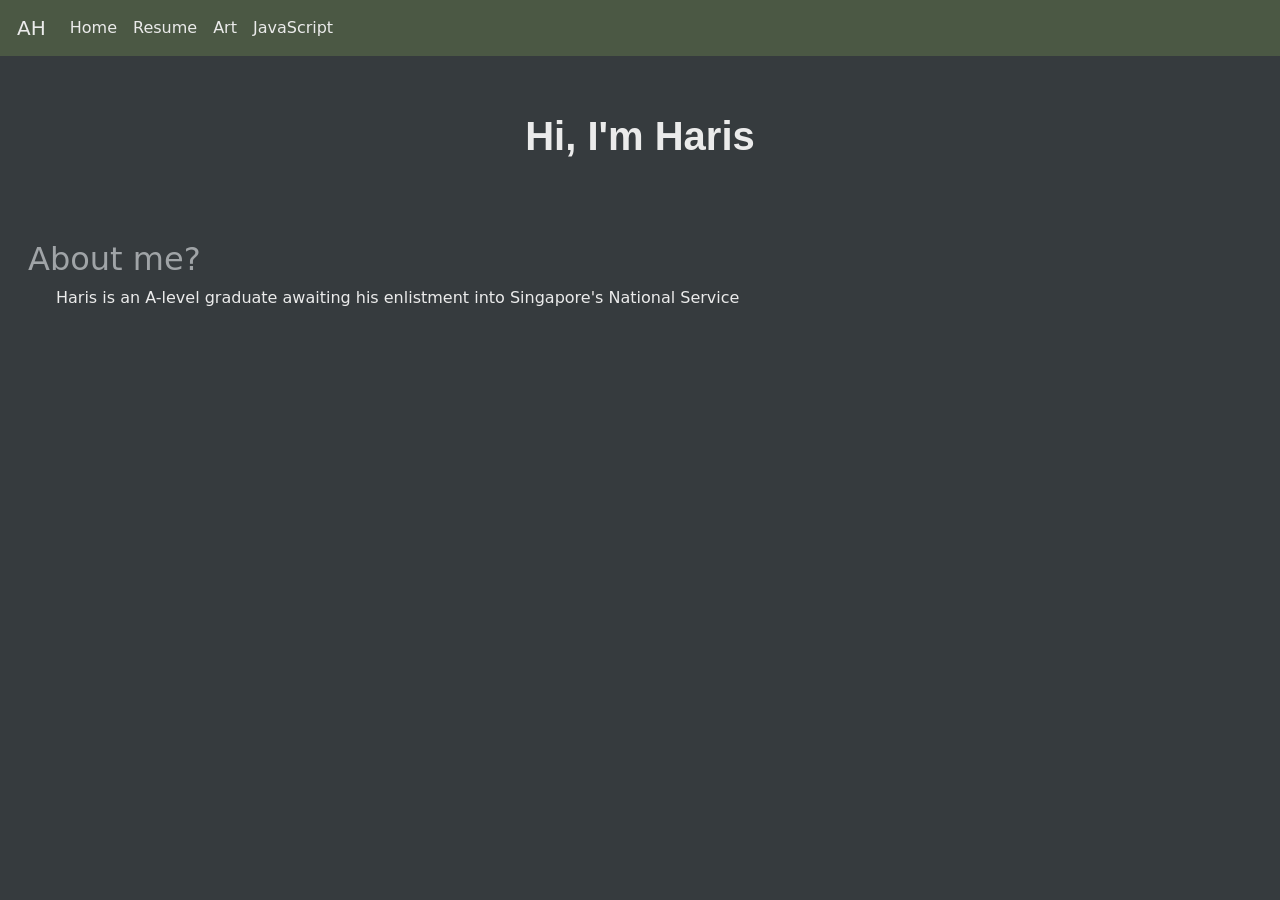
==== index.html @ 9d0b5048 "Initial commit" ====
<!DOCTYPE html>

<html lang="en">
    <head>
        <meta charset="utf-8">
        <meta name="viewport" content="width=device-width, initial-scale=1">

        <link href="https://fonts.cdnfonts.com/css/typographica" rel="stylesheet">
        <style>@import url('https://fonts.cdnfonts.com/css/typographica');</style>
        <link href="https://cdn.jsdelivr.net/npm/bootstrap@5.3.8/dist/css/bootstrap.min.css" rel="stylesheet" integrity="sha384-sRIl4kxILFvY47J16cr9ZwB07vP4J8+LH7qKQnuqkuIAvNWLzeN8tE5YBujZqJLB" crossorigin="anonymous">
        <script src="https://cdn.jsdelivr.net/npm/bootstrap@5.3.8/dist/js/bootstrap.bundle.min.js" integrity="sha384-FKyoEForCGlyvwx9Hj09JcYn3nv7wiPVlz7YYwJrWVcXK/BmnVDxM+D2scQbITxI" crossorigin="anonymous"></script>
        <link href="styles.css" rel="stylesheet">
        <title>Home?</title>
    </head>
    <body>

        <nav class="navbar navbar-expand-sm fixed" id="navbar">
            <div class="container-fluid">

                <a class="navbar-brand" href="#">AH</a>

                <button class="navbar-toggler" type="button" data-bs-toggle="collapse" data-bs-target="#collapsible">
                    <span class="navbar-toggler-icon"></span>
                </button>

                <div class="collapse navbar-collapse" id="collapsible">
                    <ul class="navbar-nav">
                        <li class="nav-item">
                            <a class="nav-link" href="#">Home</a>
                        </li>
                        <!-- <li class="nav-item">
                            <a class="nav-link" href="#" disabled>Activities</a>
                        </li>
                        <li class="nav-item">
                            <a class="nav-link" href="#" disabled>Projects</a>
                        </li>
                        <li class="nav-item">
                            <a class="nav-link" href="#" disabled>Background</a>
                        </li> -->
                        <li class="nav-item">
                            <a class="nav-link" href="/homepage/resume.html">Resume</a>
                        </li>
                        <li class="nav-item">
                            <a class="nav-link" href="/homepage/art.html">Art</a>
                        </li>
                        <li class="nav-item">
                            <a class="nav-link" href="/homepage/jsplayground.html">JavaScript</a>
                        </li>
                    </ul>
                </div>

            </div>
        </nav>

        <div class="container-fluid" id="header">
            <div class="d-flex justify-content-center">
                <h1 class="h1"><strong>Hi, I'm Haris</strong></h1>
            </div>
        </div>

        <div class="container-fluid mx-3 pt-3" id="intro">
            <h2>About me?</h2>
            <div class="container ms-3">
                <p>Haris is an A-level graduate awaiting his enlistment into Singapore's National Service</p>
            </div>
        </div>

        <!-- <div class="container mx-3 pt-3" id="activities">
            <h2>Activities</h2>
            <div class="card">
                <div class="card-header">Concert Band</div>

            </div>
        </div> -->

    </body>
</html>
---- styles.css ----
body {
    background-color: #363b3e;
}

#header {
    padding-top: 3.5rem;
    padding-bottom: 3.5rem;
    font-family: '', sans-serif;
    background-image: url("header.jpg");
    background-size: cover;
}

#header h1, p {
    color: #ebebeb;
}

h2 {
    color: #a0a4a7;
}

#navbar {
    padding-left: 5px;
    background-color: #4b5844;
}

.nav-link, .navbar-brand {
    color: #ebebeb;
}

#img1, #img2, #img3, #img4 {
    width: 400px;
    hight: 400px;
    border: 1px solid black;
}

#title {
    color: #ebebeb;
    text-align: center;
}

#buttons {
    width: 50%;
    margin-left: auto;
    margin-right: auto;
    text-align: center;
}
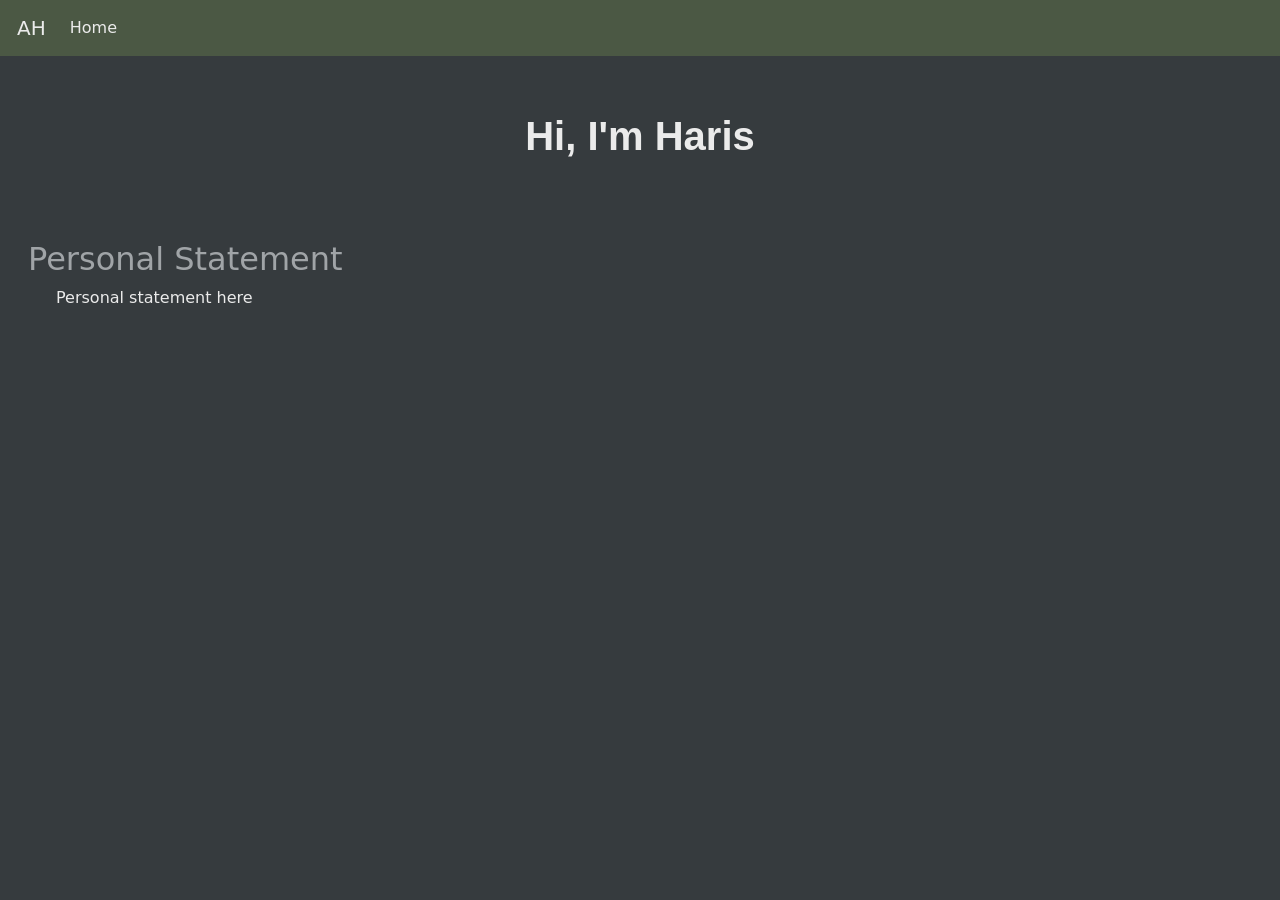
==== commit bc796bd3: "reduced redundant elements" ====
--- a/index.html
+++ b/index.html
@@ -37,7 +37,7 @@
                         <li class="nav-item">
                             <a class="nav-link" href="#" disabled>Background</a>
                         </li> -->
-                        <li class="nav-item">
+                        <!-- <li class="nav-item">
                             <a class="nav-link" href="/homepage/resume.html">Resume</a>
                         </li>
                         <li class="nav-item">
@@ -45,7 +45,7 @@
                         </li>
                         <li class="nav-item">
                             <a class="nav-link" href="/homepage/jsplayground.html">JavaScript</a>
-                        </li>
+                        </li> -->
                     </ul>
                 </div>
 
@@ -59,9 +59,9 @@
         </div>
 
         <div class="container-fluid mx-3 pt-3" id="intro">
-            <h2>About me?</h2>
+            <h2>Personal Statement</h2>
             <div class="container ms-3">
-                <p>Haris is an A-level graduate awaiting his enlistment into Singapore's National Service</p>
+                <p>Personal statement here</p>
             </div>
         </div>
 
--- a/styles.css
+++ b/styles.css
@@ -6,7 +6,7 @@
     padding-top: 3.5rem;
     padding-bottom: 3.5rem;
     font-family: '', sans-serif;
-    background-image: url("header.jpg");
+    background-image: url("/static/header.jpg");
     background-size: cover;
 }
 
@@ -29,7 +29,7 @@
 
 #img1, #img2, #img3, #img4 {
     width: 400px;
-    hight: 400px;
+    height: 400px;
     border: 1px solid black;
 }
 
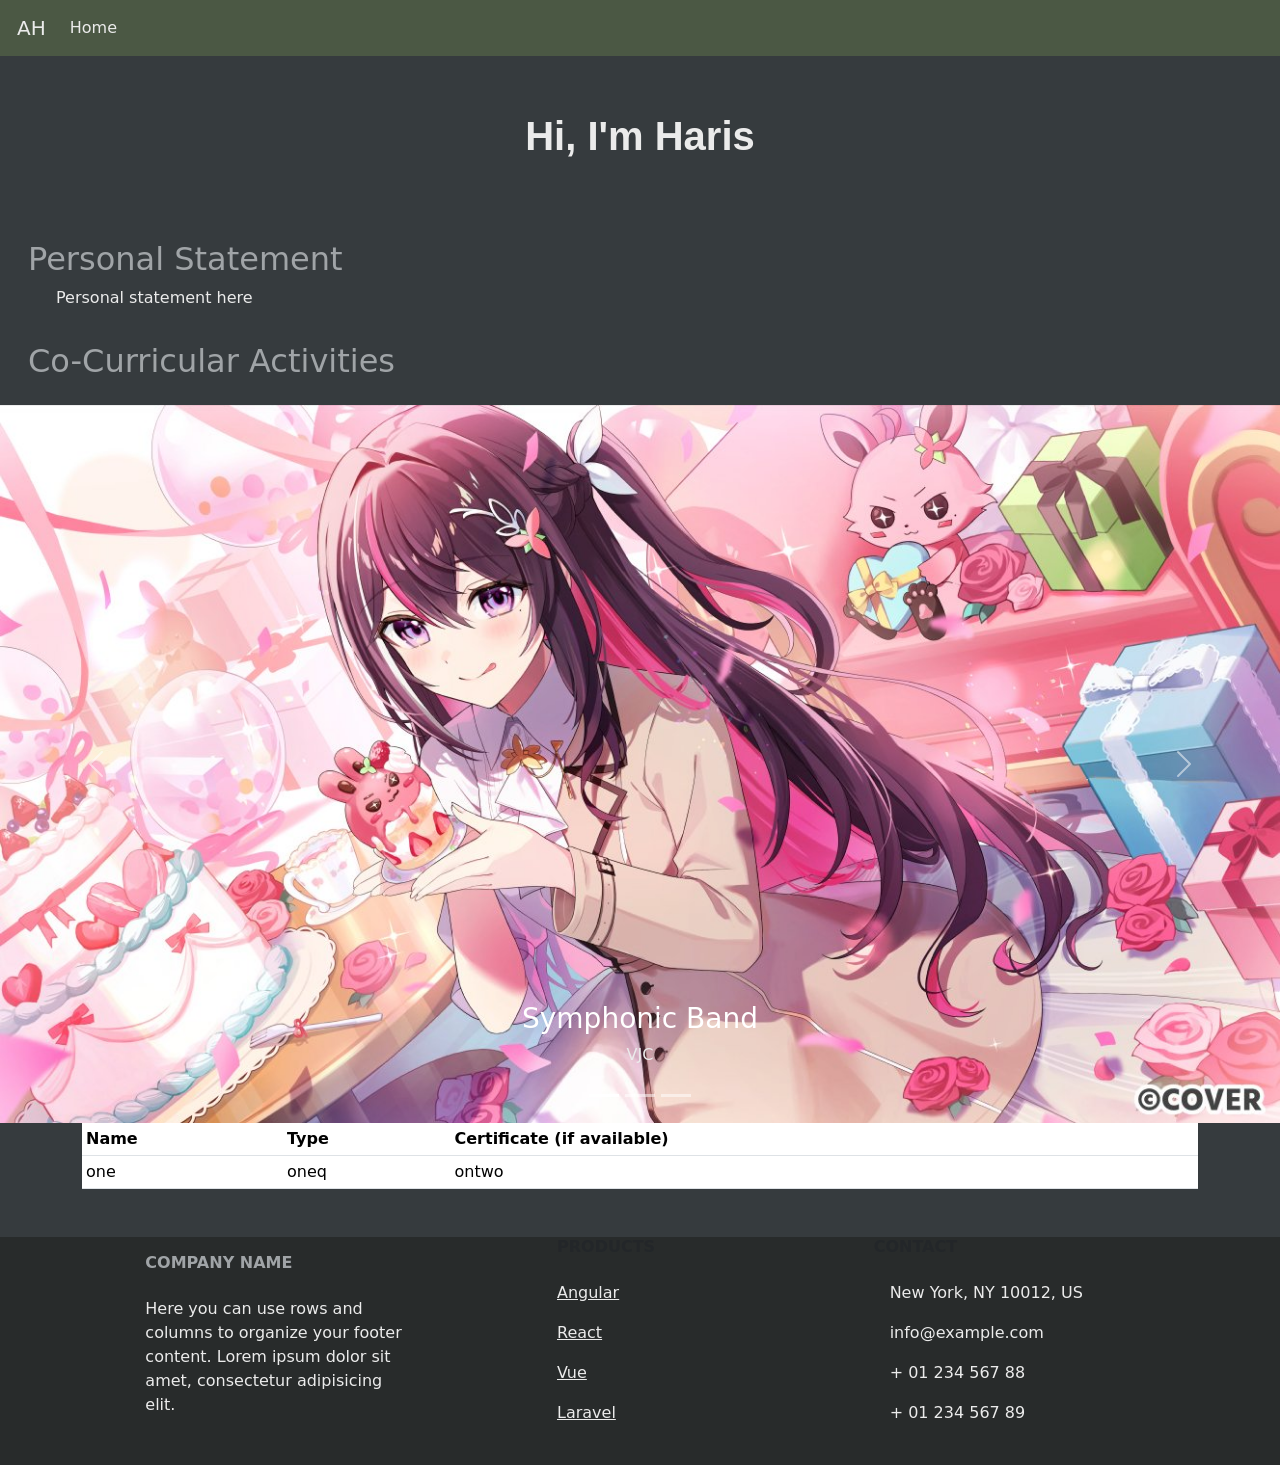
==== commit 54584a14: "content update #1 added placeholder footer, placeholder carousel for activities (tho idk if i want) " ====
--- a/index.html
+++ b/index.html
@@ -51,17 +51,19 @@
 
             </div>
         </nav>
-
-        <div class="container-fluid" id="header">
-            <div class="d-flex justify-content-center">
-                <h1 class="h1"><strong>Hi, I'm Haris</strong></h1>
-            </div>
-        </div>
-
-        <div class="container-fluid mx-3 pt-3" id="intro">
-            <h2>Personal Statement</h2>
-            <div class="container ms-3">
-                <p>Personal statement here</p>
+        
+        <div>
+            <div class="container-fluid" id="header">
+                <div class="d-flex justify-content-center">
+                    <h1 class="h1"><strong>Hi, I'm Haris</strong></h1>
+                </div>
+            </div>
+
+            <div class="container-fluid mx-3 pt-3" id="intro">
+                <h2>Personal Statement</h2>
+                <div class="container ms-3">
+                    <p>Personal statement here</p>
+                </div>
             </div>
         </div>
 
@@ -73,5 +75,136 @@
             </div>
         </div> -->
 
+        <div class="container-fluid mx-3 py-3">
+            <h2>Co-Curricular Activities</h2>
+        </div>
+
+        <!-- Carousel -->
+        <div id="demo" class="carousel slide" data-bs-ride="carousel">
+
+        <!-- Indicators/dots -->
+        <div class="carousel-indicators">
+            <button type="button" data-bs-target="#demo" data-bs-slide-to="0" class="active"></button>
+            <button type="button" data-bs-target="#demo" data-bs-slide-to="1"></button>
+            <button type="button" data-bs-target="#demo" data-bs-slide-to="2"></button>
+        </div>
+
+        <!-- The slideshow/carousel -->
+        <div class="carousel-inner">
+            <div class="carousel-item active">
+                <img src="static/test.jpg" alt="Los Angeles" class="d-block w-100">
+                <div class="carousel-caption">
+                    <h3>Symphonic Band</h3>
+                    <p>VJC</p>
+                </div>
+
+            </div>
+            <div class="carousel-item">
+            <img src="chicago.jpg" alt="Chicago" class="d-block w-100">
+            </div>
+            <div class="carousel-item">
+            <img src="ny.jpg" alt="New York" class="d-block w-100">
+            </div>
+        </div>
+
+        <!-- Left and right controls/icons -->
+        <button class="carousel-control-prev" type="button" data-bs-target="#demo" data-bs-slide="prev">
+            <span class="carousel-control-prev-icon"></span>
+        </button>
+        <button class="carousel-control-next" type="button" data-bs-target="#demo" data-bs-slide="next">
+            <span class="carousel-control-next-icon"></span>
+        </button>
+        </div>
+
+    <div class="container justify-content-center">
+    <table class="table table-sm" style="background-color: #363b3e;">
+        <thead>
+            <tr>
+                <th>Name</th>
+                <th>Type</th>
+                <th>Certificate (if available)</th>
+            </tr>
+        </thead>
+        <tbody>
+            <tr>
+                <td>one</td>
+                <td>oneq</td>
+                <td>ontwo</td>
+            </tr>
+
+        </tbody>
+    </table>
+    </div>
+
+<!-- Footer -->
+<footer class="text-center text-lg-start text-muted" style="background-color: rgb(40, 43, 43);">
+
+    <!-- Section: Links  -->
+    <section class="">
+        <div class="container text-center text-md-start mt-5">
+        <!-- Grid row -->
+        <div class="row mt-3">
+        <!-- Grid column -->
+        <div class="col-md-3 col-lg-4 col-xl-3 mx-auto mb-4 pt-3">
+                <!-- Content -->
+                <h6 class="text-uppercase fw-bold mb-4" style="color: #a0a4a7">
+                    Company name
+                </h6>
+          <p>
+            Here you can use rows and columns to organize your footer content. Lorem ipsum
+            dolor sit amet, consectetur adipisicing elit.
+          </p>
+        </div>
+        <!-- Grid column -->
+
+        <!-- Grid column -->
+        <div class="col-md-2 col-lg-2 col-xl-2 mx-auto mb-4">
+          <!-- Links -->
+          <h6 class="text-uppercase fw-bold mb-4">
+            Products
+          </h6>
+          <p>
+            <a href="#!" class="text-reset">Angular</a>
+          </p>
+          <p>
+            <a href="#!" class="text-reset">React</a>
+          </p>
+          <p>
+            <a href="#!" class="text-reset">Vue</a>
+          </p>
+          <p>
+            <a href="#!" class="text-reset">Laravel</a>
+          </p>
+        </div>
+        <!-- Grid column -->
+
+        <!-- Grid column -->
+        <div class="col-md-4 col-lg-3 col-xl-3 mx-auto mb-md-0 mb-4">
+          <!-- Links -->
+          <h6 class="text-uppercase fw-bold mb-4">Contact</h6>
+          <p><i class="fas fa-home me-3"></i> New York, NY 10012, US</p>
+          <p>
+            <i class="fas fa-envelope me-3"></i>
+            info@example.com
+          </p>
+          <p><i class="fas fa-phone me-3"></i> + 01 234 567 88</p>
+          <p><i class="fas fa-print me-3"></i> + 01 234 567 89</p>
+        </div>
+        <!-- Grid column -->
+      </div>
+      <!-- Grid row -->
+    </div>
+  </section>
+  <!-- Section: Links  -->
+
+  <!-- Copyright -->
+  <!-- <div class="text-center p-4" style="background-color: rgb(40, 43, 43); color:#a0a4a7">
+    © 2021 Copyright:
+    <a class="text-reset fw-bold" href="https://mdbootstrap.com/">MDBootstrap.com</a>
+  </div> -->
+  <!-- Copyright -->
+</footer>
+<!-- Footer -->
+        
     </body>
 </html>
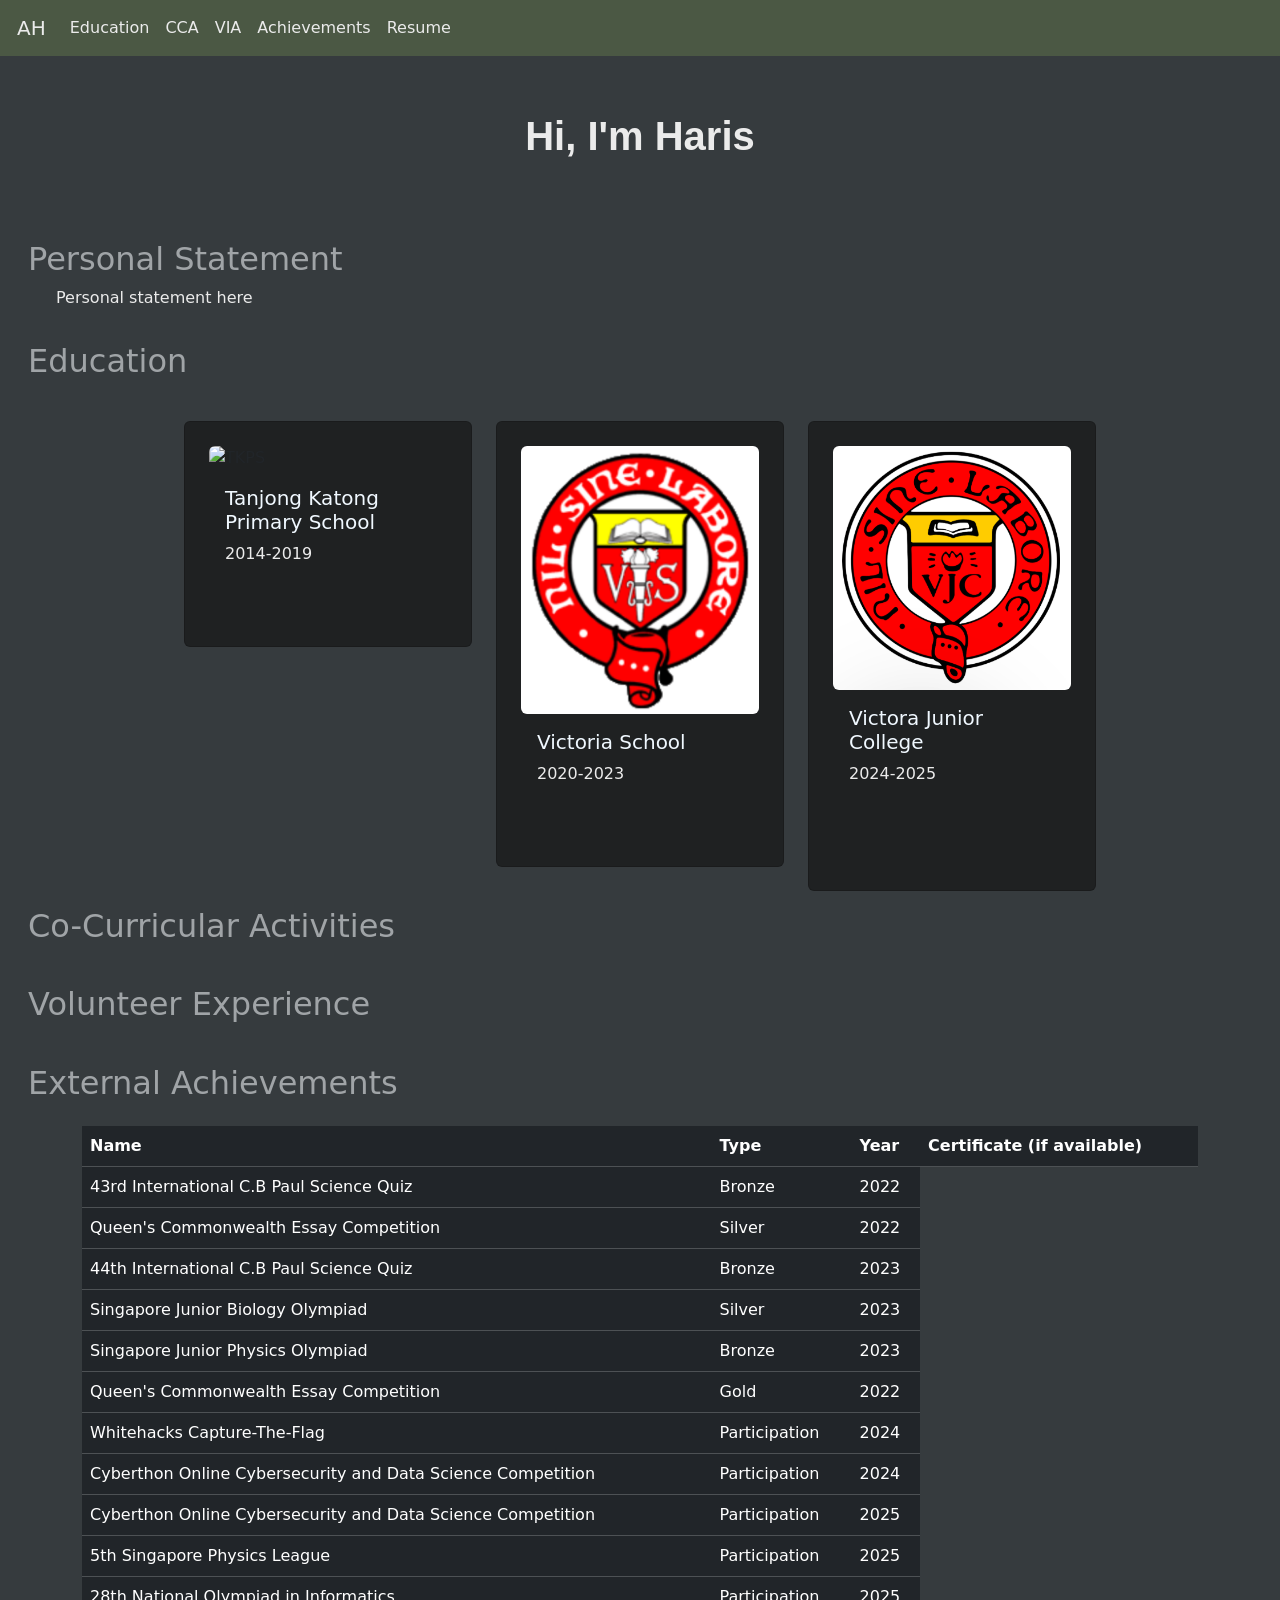
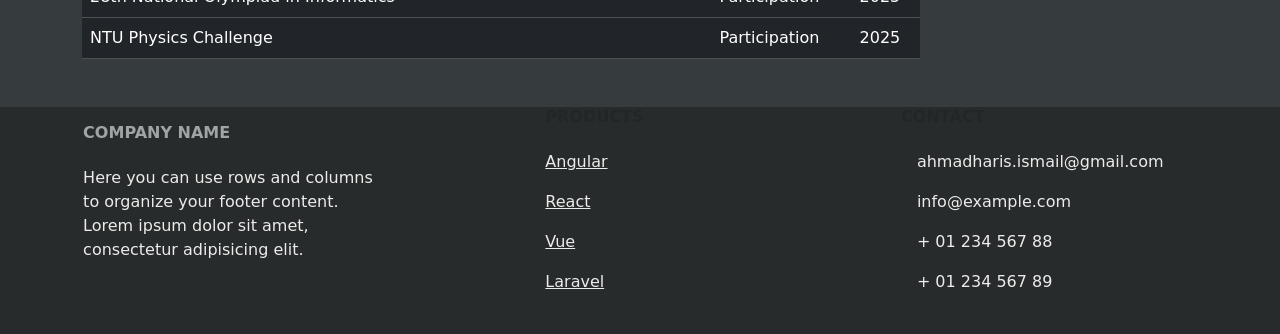
==== commit 802225d9: "content update #2 added more relevant stuffs. i think it will look shit on phone tho" ====
--- a/index.html
+++ b/index.html
@@ -14,6 +14,10 @@
     </head>
     <body>
 
+        <!-- <button type="button" class="btn btn-floating btn-lg" id="btn-back-to-top" style="color:aquamarine">
+            <i class="fas fa-arrow-up"></i>
+        <button> -->
+
         <nav class="navbar navbar-expand-sm fixed" id="navbar">
             <div class="container-fluid">
 
@@ -25,25 +29,25 @@
 
                 <div class="collapse navbar-collapse" id="collapsible">
                     <ul class="navbar-nav">
-                        <li class="nav-item">
+                        <!-- <li class="nav-item">
                             <a class="nav-link" href="#">Home</a>
+                        </li> -->
+                        <li class="nav-item">
+                            <a class="nav-link" href="#education">Education</a>
+                        </li>
+                        <li class="nav-item">
+                            <a class="nav-link" href="#cca">CCA </a>
+                        </li>
+                        <li class="nav-item">
+                            <a class="nav-link" href="#via">VIA</a>
+                        </li>
+                        <li class="nav-item">
+                            <a class="nav-link" href="#achievements">Achievements</a>
+                        </li>
+                        <li class="nav-item">
+                            <a class="nav-link" href="static\AhmadHaris-Ismail-Resume (4).pdf" target="_blank" rel="noopener noreferrer">Resume</a>
                         </li>
                         <!-- <li class="nav-item">
-                            <a class="nav-link" href="#" disabled>Activities</a>
-                        </li>
-                        <li class="nav-item">
-                            <a class="nav-link" href="#" disabled>Projects</a>
-                        </li>
-                        <li class="nav-item">
-                            <a class="nav-link" href="#" disabled>Background</a>
-                        </li> -->
-                        <!-- <li class="nav-item">
-                            <a class="nav-link" href="/homepage/resume.html">Resume</a>
-                        </li>
-                        <li class="nav-item">
-                            <a class="nav-link" href="/homepage/art.html">Art</a>
-                        </li>
-                        <li class="nav-item">
                             <a class="nav-link" href="/homepage/jsplayground.html">JavaScript</a>
                         </li> -->
                     </ul>
@@ -75,73 +79,145 @@
             </div>
         </div> -->
 
-        <div class="container-fluid mx-3 py-3">
+        
+
+        <div class="container-fluid mx-3 py-3 my-3" id="education">
+            <h2>Education</h2>
+        </div>
+
+        <div class="row mx-3 justify-content-center">
+
+            <div class="col-md-3 justify-content-center h-100">
+                <div class="card p-4 h-100" style="width: 18rem; background-color: #1f2122;">
+                    <img src="https://upload.wikimedia.org/wikipedia/en/e/ef/Tanjong_Katong_Primary_School%2C_logo.JPG" class="card-img-top rounded" alt="TKPS">
+                    <div class="card-body">
+                        <h5 class="card-title" style="color:aliceblue">Tanjong Katong Primary School</h5>
+                        <p class="card-text">2014-2019</p>
+                        <a href="https://www.tanjongkatongpri.moe.edu.sg/" class="btn stretched-link"></a>
+                    </div>
+                </div>
+            </div>
+
+            <div class="col-md-3 justify-content-center h-100">
+                <div class="card p-4 h-100" style="width: 18rem; background-color: #1f2122;">
+                    <img src="static/VS.png" class="card-img-top rounded" alt="VS">
+                    <div class="card-body">
+                        <h5 class="card-title" style="color:aliceblue">Victoria School</h5>
+                        <p class="card-text">2020-2023</p>
+                        <a href="https://www.victoria.moe.edu.sg/" class="btn stretched-link"></a>
+                    </div>
+                </div>
+            </div>
+
+            <div class="col-md-3 justify-content-center h-100">
+                <div class="card p-4 h-100" style="width: 18rem; background-color: #1f2122;">
+                    <img src="static/VJC.png" class="card-img-top rounded" alt="VJC">
+                    <div class="card-body">
+                        <h5 class="card-title" style="color:aliceblue">Victora Junior College</h5>
+                        <p class="card-text">2024-2025</p>
+                        <br>
+                        <a href="https://www.victoriajc.moe.edu.sg/" class="btn stretched-link"></a>
+                    </div>
+                </div>
+            </div>
+
+        </div>
+
+        <div class="container-fluid mx-3 py-3" id="cca">
             <h2>Co-Curricular Activities</h2>
         </div>
 
-        <!-- Carousel -->
-        <div id="demo" class="carousel slide" data-bs-ride="carousel">
-
-        <!-- Indicators/dots -->
-        <div class="carousel-indicators">
-            <button type="button" data-bs-target="#demo" data-bs-slide-to="0" class="active"></button>
-            <button type="button" data-bs-target="#demo" data-bs-slide-to="1"></button>
-            <button type="button" data-bs-target="#demo" data-bs-slide-to="2"></button>
-        </div>
-
-        <!-- The slideshow/carousel -->
-        <div class="carousel-inner">
-            <div class="carousel-item active">
-                <img src="static/test.jpg" alt="Los Angeles" class="d-block w-100">
-                <div class="carousel-caption">
-                    <h3>Symphonic Band</h3>
-                    <p>VJC</p>
-                </div>
-
-            </div>
-            <div class="carousel-item">
-            <img src="chicago.jpg" alt="Chicago" class="d-block w-100">
-            </div>
-            <div class="carousel-item">
-            <img src="ny.jpg" alt="New York" class="d-block w-100">
-            </div>
-        </div>
-
-        <!-- Left and right controls/icons -->
-        <button class="carousel-control-prev" type="button" data-bs-target="#demo" data-bs-slide="prev">
-            <span class="carousel-control-prev-icon"></span>
-        </button>
-        <button class="carousel-control-next" type="button" data-bs-target="#demo" data-bs-slide="next">
-            <span class="carousel-control-next-icon"></span>
-        </button>
-        </div>
-
-    <div class="container justify-content-center">
-    <table class="table table-sm" style="background-color: #363b3e;">
-        <thead>
-            <tr>
-                <th>Name</th>
-                <th>Type</th>
-                <th>Certificate (if available)</th>
-            </tr>
-        </thead>
-        <tbody>
-            <tr>
-                <td>one</td>
-                <td>oneq</td>
-                <td>ontwo</td>
-            </tr>
-
-        </tbody>
-    </table>
-    </div>
+
+        <div class="container-fluid mx-3 py-3" id="via">
+            <h2>Volunteer Experience</h2>
+        </div>
+        
+
+        <div class="container-fluid mx-3 py-3" id="achievements">
+            <h2>External Achievements</h2>
+        </div>
+
+        <div class="container justify-content-center " style="background-color: #363b3e;">
+        <table class="table table-dark table-hover" >
+            <thead>
+                <tr>
+                    <th>Name</th>
+                    <th>Type</th>
+                    <th>Year</th>
+                    <th>Certificate (if available)</th>
+                </tr>
+            </thead>
+            <tbody>
+                <tr>
+                    <td>43rd International C.B Paul Science Quiz</td>
+                    <td>Bronze</td>
+                    <td>2022</td>
+                </tr>
+                <tr>
+                    <td>Queen's Commonwealth Essay Competition</td>
+                    <td>Silver</td>
+                    <td>2022</td>
+                </tr>
+                <tr>
+                    <td>44th International C.B Paul Science Quiz</td>
+                    <td>Bronze</td>
+                    <td>2023</td>
+                </tr>
+                <tr>
+                    <td>Singapore Junior Biology Olympiad</td>
+                    <td>Silver</td>
+                    <td>2023</td>
+                </tr>
+                <tr>
+                    <td>Singapore Junior Physics Olympiad</td>
+                    <td>Bronze</td>
+                    <td>2023</td>
+                </tr>
+                <tr>
+                    <td>Queen's Commonwealth Essay Competition</td>
+                    <td>Gold</td>
+                    <td>2022</td>
+                </tr>
+                <tr>
+                    <td>Whitehacks Capture-The-Flag</td>
+                    <td>Participation</td>
+                    <td>2024</td>
+                </tr>
+                <tr>
+                    <td>Cyberthon Online Cybersecurity and Data Science Competition</td>
+                    <td>Participation</td>
+                    <td>2024</td>
+                </tr>
+                <tr>
+                    <td>Cyberthon Online Cybersecurity and Data Science Competition</td>
+                    <td>Participation</td>
+                    <td>2025</td>
+                </tr>
+                <tr>
+                    <td>5th Singapore Physics League</td>
+                    <td>Participation</td>
+                    <td>2025</td>
+                </tr>
+                <tr>
+                    <td>28th National Olympiad in Informatics</td>
+                    <td>Participation</td>
+                    <td>2025</td>
+                </tr>
+                <tr>
+                    <td>NTU Physics Challenge</td>
+                    <td>Participation</td>
+                    <td>2025</td>
+                </tr>
+            </tbody>
+        </table>
+        </div>
 
 <!-- Footer -->
 <footer class="text-center text-lg-start text-muted" style="background-color: rgb(40, 43, 43);">
 
     <!-- Section: Links  -->
-    <section class="">
-        <div class="container text-center text-md-start mt-5">
+    <section class="container-fluid">
+        <div class="text-center text-md-start mt-5">
         <!-- Grid row -->
         <div class="row mt-3">
         <!-- Grid column -->
@@ -182,7 +258,7 @@
         <div class="col-md-4 col-lg-3 col-xl-3 mx-auto mb-md-0 mb-4">
           <!-- Links -->
           <h6 class="text-uppercase fw-bold mb-4">Contact</h6>
-          <p><i class="fas fa-home me-3"></i> New York, NY 10012, US</p>
+          <p><i class="fas fa-home me-3"></i> ahmadharis.ismail@gmail.com</p>
           <p>
             <i class="fas fa-envelope me-3"></i>
             info@example.com
--- a/styles.css
+++ b/styles.css
@@ -44,3 +44,15 @@
     margin-right: auto;
     text-align: center;
 }
+
+.card:hover {
+  border-color: #099823; /* Example: Bootstrap primary blue on hover */
+  background-color: #f8f9fa; /* Example: light background change */
+}
+
+/* #btn-back-to-top {
+  position: fixed;
+  bottom: 20px;
+  right: 20px;
+  display: none;
+} */
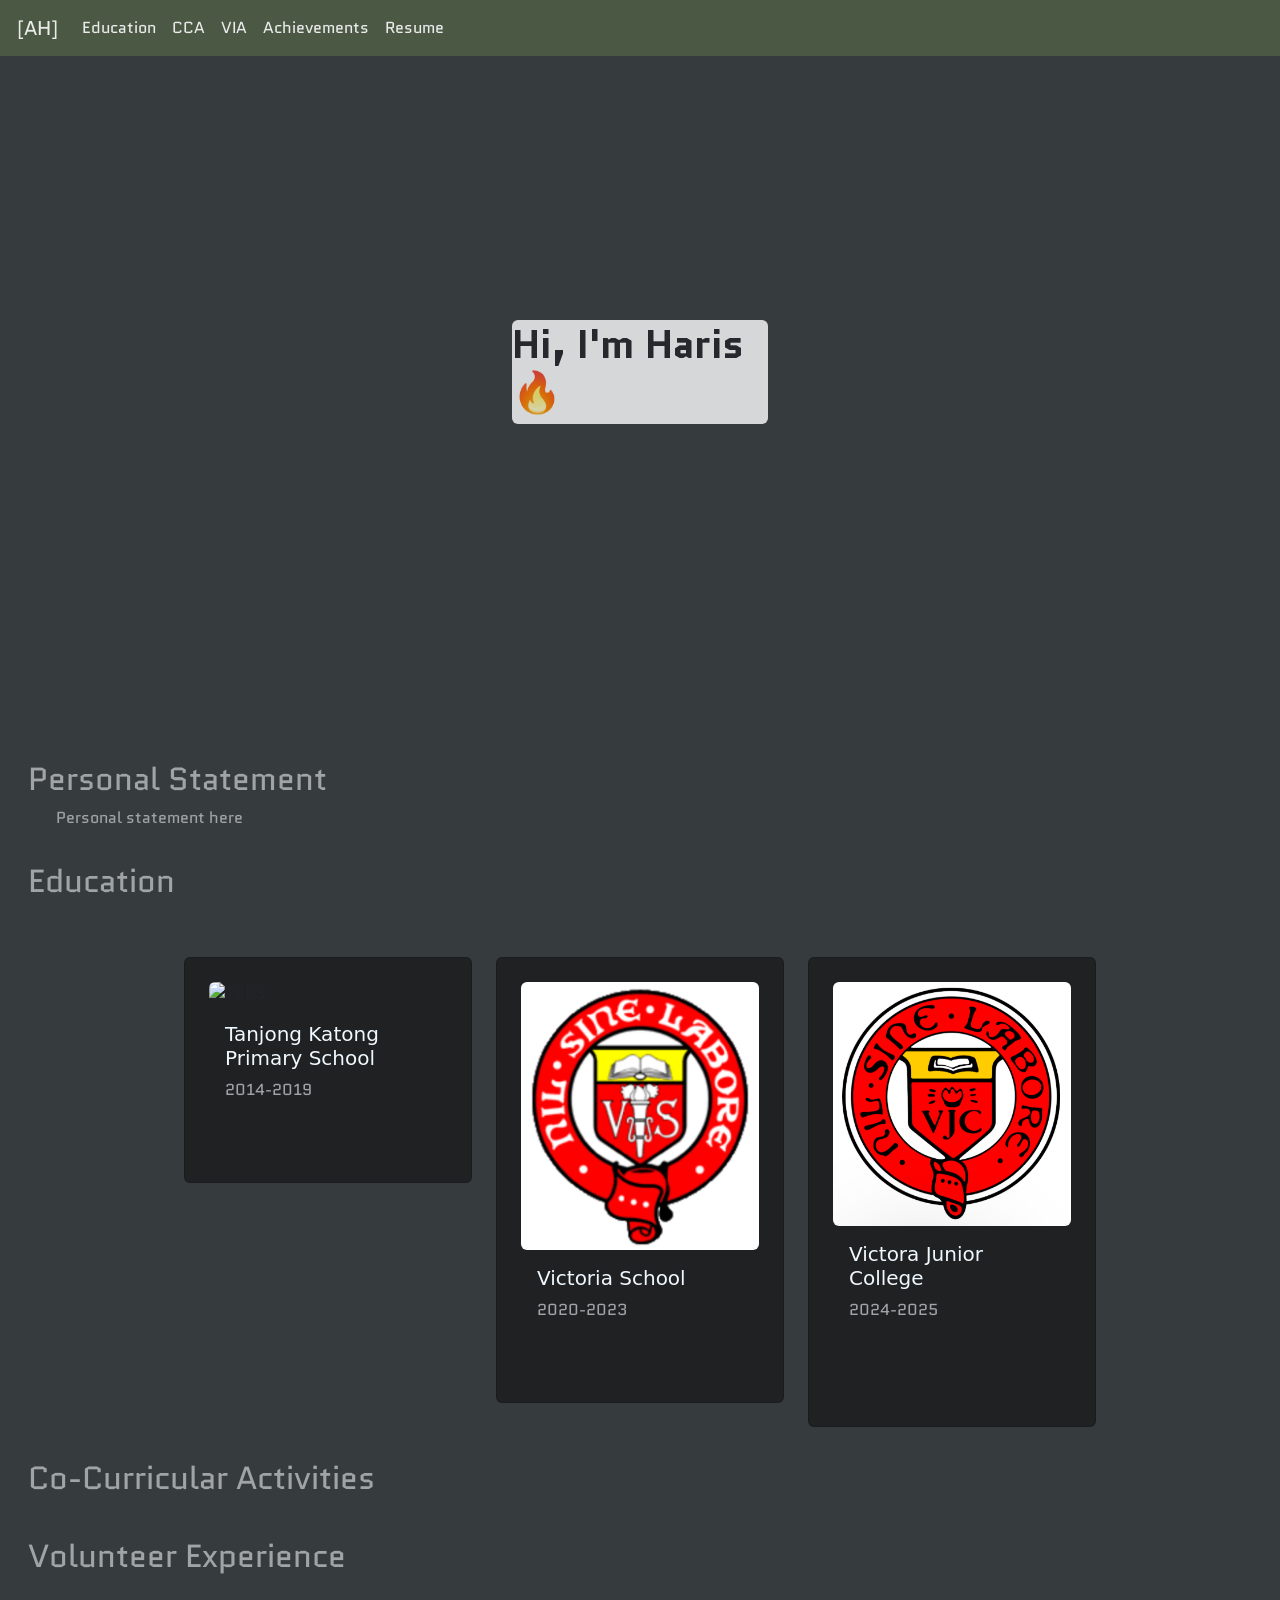
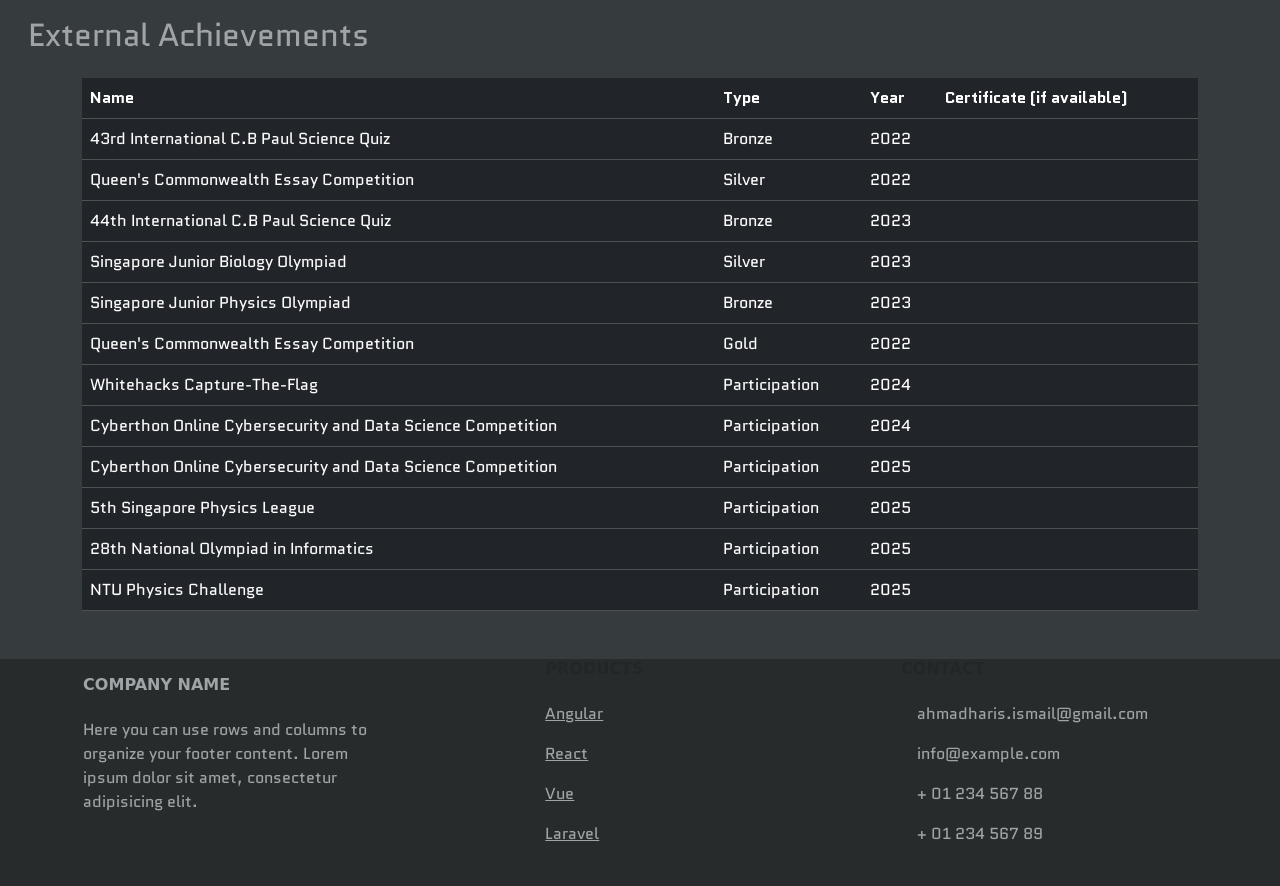
==== commit 39687249: "content update #3 fish" ====
--- a/index.html
+++ b/index.html
@@ -10,7 +10,12 @@
         <link href="https://cdn.jsdelivr.net/npm/bootstrap@5.3.8/dist/css/bootstrap.min.css" rel="stylesheet" integrity="sha384-sRIl4kxILFvY47J16cr9ZwB07vP4J8+LH7qKQnuqkuIAvNWLzeN8tE5YBujZqJLB" crossorigin="anonymous">
         <script src="https://cdn.jsdelivr.net/npm/bootstrap@5.3.8/dist/js/bootstrap.bundle.min.js" integrity="sha384-FKyoEForCGlyvwx9Hj09JcYn3nv7wiPVlz7YYwJrWVcXK/BmnVDxM+D2scQbITxI" crossorigin="anonymous"></script>
         <link href="styles.css" rel="stylesheet">
-        <title>Home?</title>
+
+        <link rel="preconnect" href="https://fonts.googleapis.com">
+        <link rel="preconnect" href="https://fonts.gstatic.com" crossorigin>
+        <link href="https://fonts.googleapis.com/css2?family=Quantico:ital,wght@0,400;0,700;1,400;1,700&family=Zen+Dots&display=swap" rel="stylesheet">
+
+        <title>Haris' Web</title>
     </head>
     <body>
 
@@ -18,10 +23,16 @@
             <i class="fas fa-arrow-up"></i>
         <button> -->
 
-        <nav class="navbar navbar-expand-sm fixed" id="navbar">
+        <nav class="navbar navbar-expand-sm fixed-top">
+            <div class="container-fluid pt-5">
+            <marquee scrollamount="12" style="color:white; font-size:30px;">𓆝 𓆟 𓆞 𓆝 𓆟 𓆝 𓆟 𓆞 𓆝 𓆟 𓆝 𓆟 𓆞 𓆝 𓆟 𓆝 𓆟 𓆞 𓆝 𓆟 𓆝 𓆟 𓆞 𓆝 𓆟 𓆝 𓆟 𓆞 𓆝 𓆟 𓆝 𓆟 𓆞 𓆝 𓆟 𓆝 𓆟 𓆞 𓆝 𓆟 𓆝 𓆟 𓆞 𓆝 𓆟 𓆝 𓆟 𓆞 𓆝 𓆟 𓆝 𓆟 𓆞 𓆝 𓆟 𓆝 𓆟 𓆞 𓆝 𓆟 𓆝 𓆟 𓆞 𓆝 𓆟 𓆝 𓆟 𓆞 𓆝 𓆟 𓆝 𓆟 𓆞 𓆝 𓆟 </marquee>
+            </div>
+        </nav>
+
+        <nav class="navbar navbar-expand-sm fixed-top" id="navbar">
             <div class="container-fluid">
 
-                <a class="navbar-brand" href="#">AH</a>
+                <a class="navbar-brand" href="#">[AH]</a>
 
                 <button class="navbar-toggler" type="button" data-bs-toggle="collapse" data-bs-target="#collapsible">
                     <span class="navbar-toggler-icon"></span>
@@ -54,14 +65,18 @@
                 </div>
 
             </div>
+            
         </nav>
+        
         
         <div>
             <div class="container-fluid" id="header">
-                <div class="d-flex justify-content-center">
-                    <h1 class="h1"><strong>Hi, I'm Haris</strong></h1>
-                </div>
-            </div>
+                <div class="d-flex h-20 w-20 justify-content-center rounded" style="background-color: rgb(255, 255, 255);opacity: 80%;">
+                    <h1 class="h1 zen-dots-regular opacity-100"><strong>Hi, I'm Haris &#x1F525</strong></h1>
+                </div>
+            </div>
+
+            
 
             <div class="container-fluid mx-3 pt-3" id="intro">
                 <h2>Personal Statement</h2>
@@ -87,7 +102,7 @@
 
         <div class="row mx-3 justify-content-center">
 
-            <div class="col-md-3 justify-content-center h-100">
+            <div class="col-md-3 py-3 justify-content-center h-100">
                 <div class="card p-4 h-100" style="width: 18rem; background-color: #1f2122;">
                     <img src="https://upload.wikimedia.org/wikipedia/en/e/ef/Tanjong_Katong_Primary_School%2C_logo.JPG" class="card-img-top rounded" alt="TKPS">
                     <div class="card-body">
@@ -98,7 +113,7 @@
                 </div>
             </div>
 
-            <div class="col-md-3 justify-content-center h-100">
+            <div class="col-md-3 py-3 justify-content-center h-100">
                 <div class="card p-4 h-100" style="width: 18rem; background-color: #1f2122;">
                     <img src="static/VS.png" class="card-img-top rounded" alt="VS">
                     <div class="card-body">
@@ -109,7 +124,7 @@
                 </div>
             </div>
 
-            <div class="col-md-3 justify-content-center h-100">
+            <div class="col-md-3 py-3 justify-content-center h-100">
                 <div class="card p-4 h-100" style="width: 18rem; background-color: #1f2122;">
                     <img src="static/VJC.png" class="card-img-top rounded" alt="VJC">
                     <div class="card-body">
@@ -152,61 +167,73 @@
                     <td>43rd International C.B Paul Science Quiz</td>
                     <td>Bronze</td>
                     <td>2022</td>
+                    <td></td>
                 </tr>
                 <tr>
                     <td>Queen's Commonwealth Essay Competition</td>
                     <td>Silver</td>
                     <td>2022</td>
+                    <td></td>
                 </tr>
                 <tr>
                     <td>44th International C.B Paul Science Quiz</td>
                     <td>Bronze</td>
                     <td>2023</td>
+                    <td></td>
                 </tr>
                 <tr>
                     <td>Singapore Junior Biology Olympiad</td>
                     <td>Silver</td>
                     <td>2023</td>
+                    <td></td>
                 </tr>
                 <tr>
                     <td>Singapore Junior Physics Olympiad</td>
                     <td>Bronze</td>
                     <td>2023</td>
+                    <td></td>
                 </tr>
                 <tr>
                     <td>Queen's Commonwealth Essay Competition</td>
                     <td>Gold</td>
                     <td>2022</td>
+                    <td></td>
                 </tr>
                 <tr>
                     <td>Whitehacks Capture-The-Flag</td>
                     <td>Participation</td>
                     <td>2024</td>
+                    <td></td>
                 </tr>
                 <tr>
                     <td>Cyberthon Online Cybersecurity and Data Science Competition</td>
                     <td>Participation</td>
                     <td>2024</td>
+                    <td></td>
                 </tr>
                 <tr>
                     <td>Cyberthon Online Cybersecurity and Data Science Competition</td>
                     <td>Participation</td>
                     <td>2025</td>
+                    <td></td>
                 </tr>
                 <tr>
                     <td>5th Singapore Physics League</td>
                     <td>Participation</td>
                     <td>2025</td>
+                    <td></td>
                 </tr>
                 <tr>
                     <td>28th National Olympiad in Informatics</td>
                     <td>Participation</td>
                     <td>2025</td>
+                    <td></td>
                 </tr>
                 <tr>
                     <td>NTU Physics Challenge</td>
                     <td>Participation</td>
                     <td>2025</td>
+                    <td></td>
                 </tr>
             </tbody>
         </table>
--- a/styles.css
+++ b/styles.css
@@ -3,16 +3,29 @@
 }
 
 #header {
-    padding-top: 3.5rem;
-    padding-bottom: 3.5rem;
-    font-family: '', sans-serif;
-    background-image: url("/static/header.jpg");
+    padding-top: 20rem;
+    padding-bottom: 20rem;
+    padding-left: 32rem;
+    padding-right: 32rem;
+    font-size:large;
+    background-image: url("static/header3.jpg");
     background-size: cover;
 }
 
-#header h1, p {
-    color: #ebebeb;
+p {
+    color: #a0a4a7;
 }
+
+.zen-dots-regular, p, h1, h2, table, nav {
+  font-family: "Quantico", sans-serif;
+  font-weight: 400;
+  font-style: normal;
+}
+
+h1 {
+    color:#363b3e;
+}
+
 
 h2 {
     color: #a0a4a7;
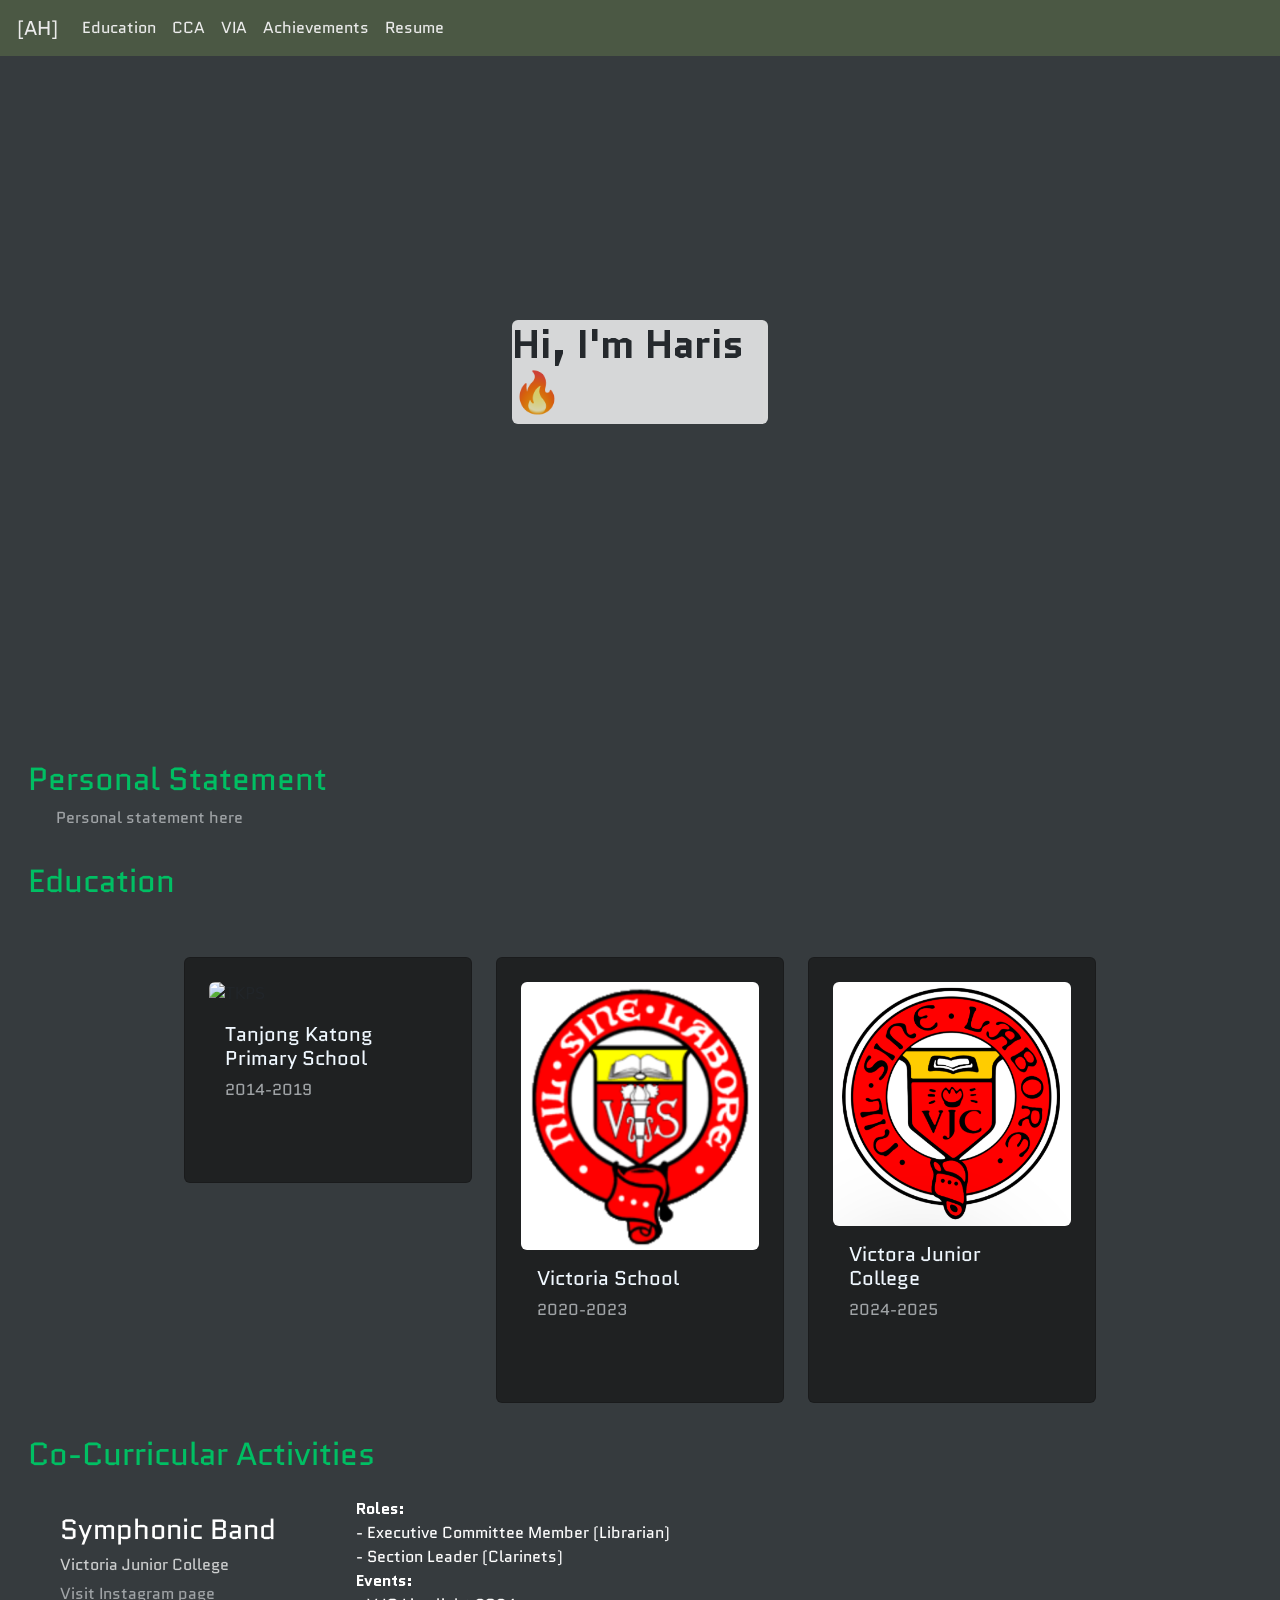
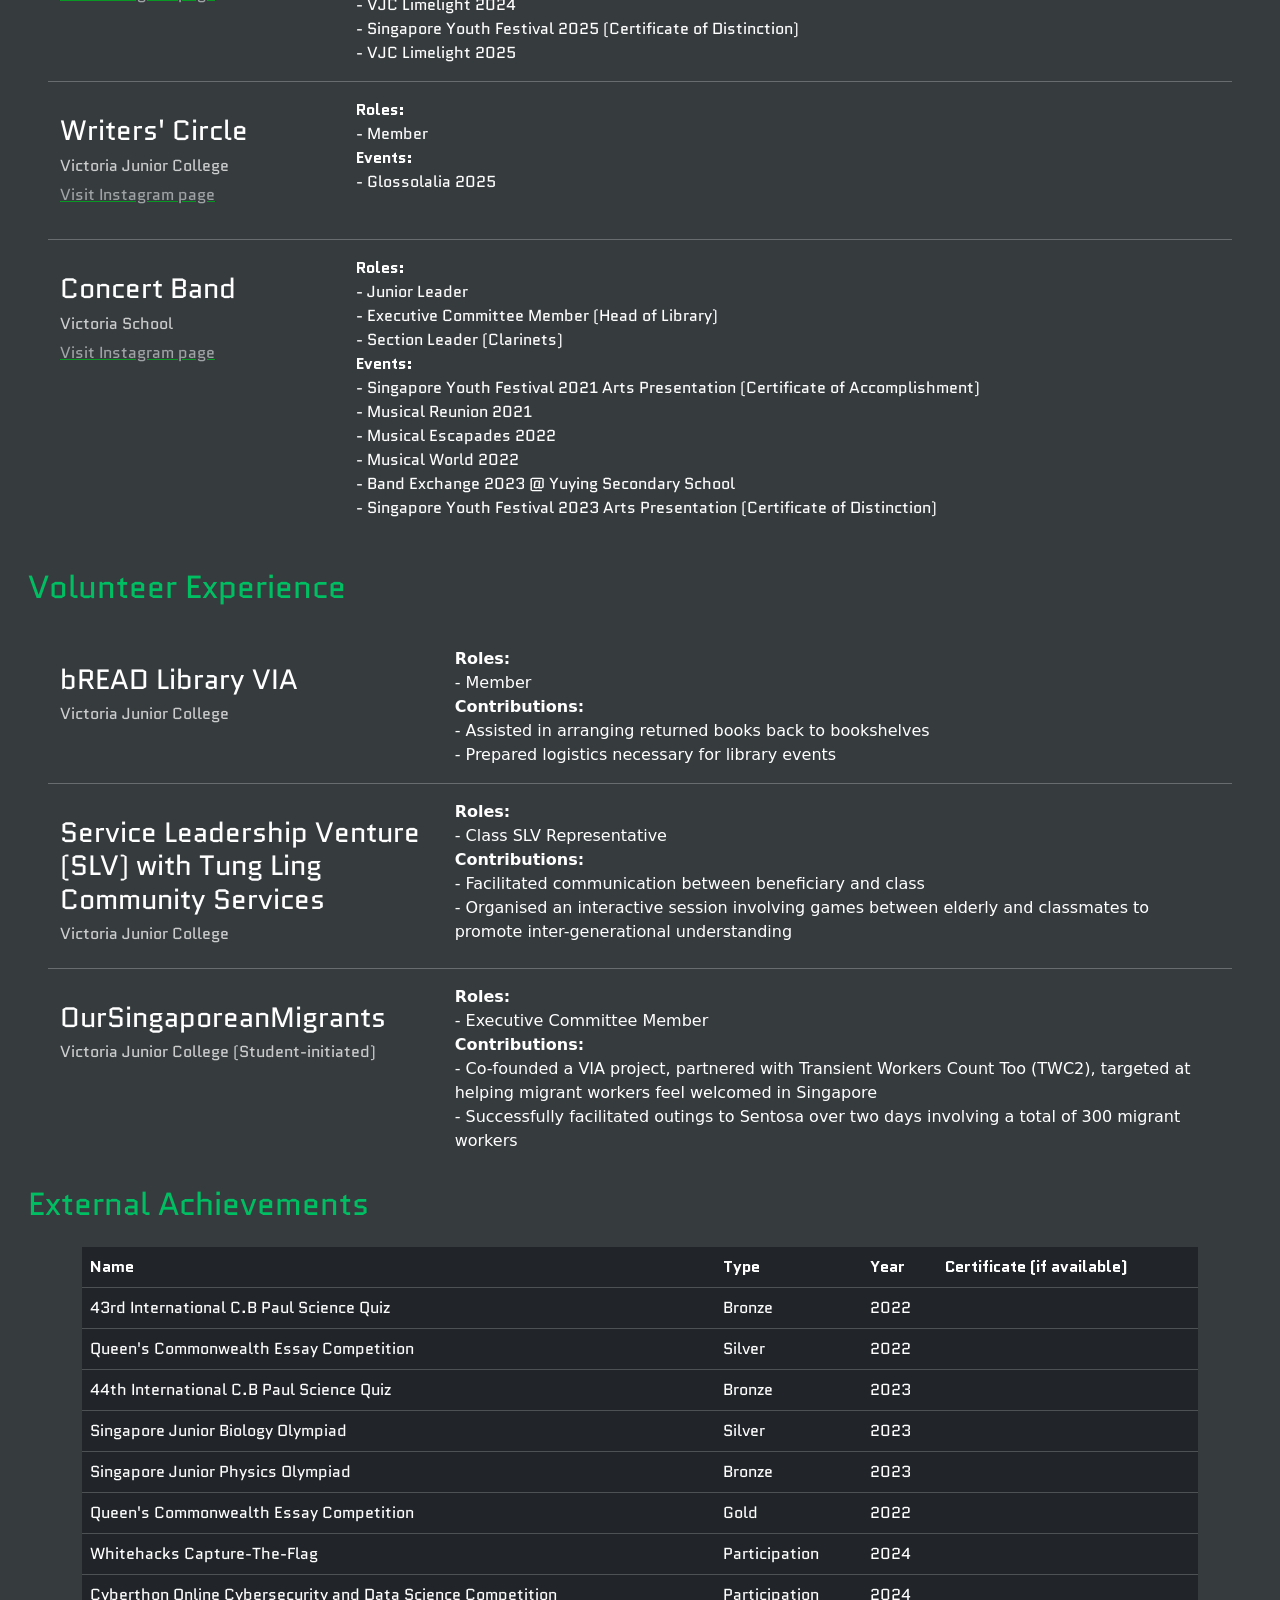
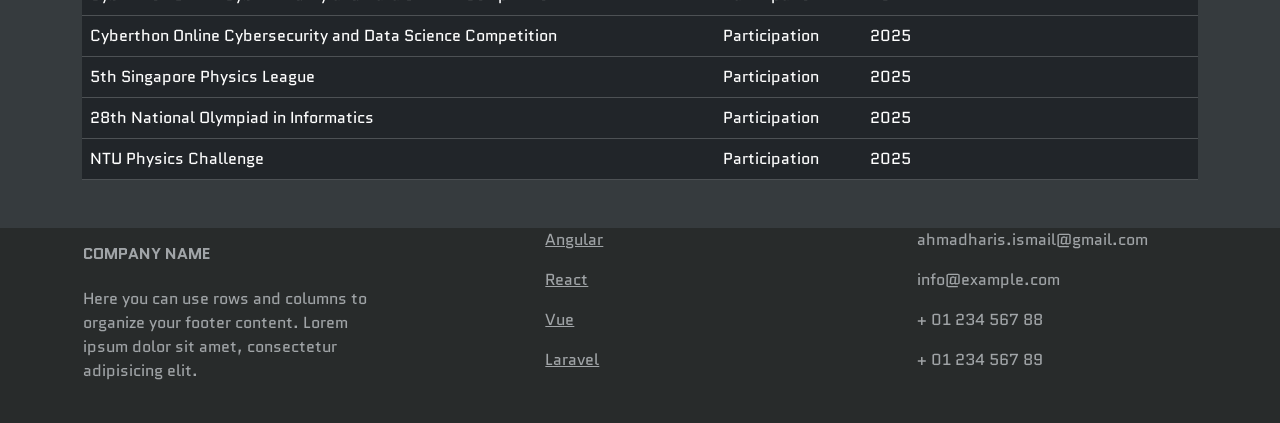
==== commit 1e143294: "content update #4 yeah" ====
--- a/index.html
+++ b/index.html
@@ -4,6 +4,8 @@
     <head>
         <meta charset="utf-8">
         <meta name="viewport" content="width=device-width, initial-scale=1">
+
+        <link rel="icon" type="image/x-icon" href="static/favicon2.png">
 
         <link href="https://fonts.cdnfonts.com/css/typographica" rel="stylesheet">
         <style>@import url('https://fonts.cdnfonts.com/css/typographica');</style>
@@ -25,7 +27,7 @@
 
         <nav class="navbar navbar-expand-sm fixed-top">
             <div class="container-fluid pt-5">
-            <marquee scrollamount="12" style="color:white; font-size:30px;">𓆝 𓆟 𓆞 𓆝 𓆟 𓆝 𓆟 𓆞 𓆝 𓆟 𓆝 𓆟 𓆞 𓆝 𓆟 𓆝 𓆟 𓆞 𓆝 𓆟 𓆝 𓆟 𓆞 𓆝 𓆟 𓆝 𓆟 𓆞 𓆝 𓆟 𓆝 𓆟 𓆞 𓆝 𓆟 𓆝 𓆟 𓆞 𓆝 𓆟 𓆝 𓆟 𓆞 𓆝 𓆟 𓆝 𓆟 𓆞 𓆝 𓆟 𓆝 𓆟 𓆞 𓆝 𓆟 𓆝 𓆟 𓆞 𓆝 𓆟 𓆝 𓆟 𓆞 𓆝 𓆟 𓆝 𓆟 𓆞 𓆝 𓆟 𓆝 𓆟 𓆞 𓆝 𓆟 </marquee>
+            <marquee scrollamount="12" style="color:white; font-size: large;">𓆞</marquee>
             </div>
         </nav>
 
@@ -78,7 +80,7 @@
 
             
 
-            <div class="container-fluid mx-3 pt-3" id="intro">
+            <div class="container-fluid mx-3 pt-3 sectionheader" id="intro">
                 <h2>Personal Statement</h2>
                 <div class="container ms-3">
                     <p>Personal statement here</p>
@@ -96,7 +98,7 @@
 
         
 
-        <div class="container-fluid mx-3 py-3 my-3" id="education">
+        <div class="container-fluid mx-3 py-3 my-3 sectionheader" id="education">
             <h2>Education</h2>
         </div>
 
@@ -130,7 +132,6 @@
                     <div class="card-body">
                         <h5 class="card-title" style="color:aliceblue">Victora Junior College</h5>
                         <p class="card-text">2024-2025</p>
-                        <br>
                         <a href="https://www.victoriajc.moe.edu.sg/" class="btn stretched-link"></a>
                     </div>
                 </div>
@@ -138,17 +139,121 @@
 
         </div>
 
-        <div class="container-fluid mx-3 py-3" id="cca">
+        <div class="container-fluid mx-3 pt-3 sectionheader" id="cca">
             <h2>Co-Curricular Activities</h2>
         </div>
 
-
-        <div class="container-fluid mx-3 py-3" id="via">
+        <div class="row mx-5 py-3 cca">
+
+            <div class="col-md-3 my-3">
+                <h3>Symphonic Band</h2>
+                <h6 class="opacity-75">Victoria Junior College</h6>
+                <a href="https://www.instagram.com/vjcsb"><p>Visit Instagram page</p></a>
+            </div>
+            <div class="col-md-9">
+                <ul class="list-inline">
+                    <li class="fw-bold">Roles: </li>
+                        <li>- Executive Committee Member (Librarian)</li>
+                        <li>- Section Leader (Clarinets)</li>
+                    <li class="fw-bold">Events: </li>
+                        <li>- VJC Limelight 2024</li>
+                        <li>- Singapore Youth Festival 2025 (Certificate of Distinction)</li>
+                        <li>- VJC Limelight 2025</li>
+                </ul>
+            </div>
+            <hr>
+            <div class="col-md-3 my-3">
+                <h3>Writers' Circle</h2>
+                <h6 class="opacity-75">Victoria Junior College</h6>
+                <a href="https://www.instagram.com/vjcwriterscircle"><p>Visit Instagram page</p></a>
+            </div>
+            <div class="col-md-9">
+                <ul class="list-inline">
+                    <li class="fw-bold">Roles:</li>
+                        <li>- Member</li>
+                    <li class="fw-bold">Events: </li>
+                        <li>- Glossolalia 2025</li>
+                </ul>
+            </div>
+            <hr>
+            <div class="col-md-3 my-3">
+                <h3>Concert Band</h2>
+                <h6 class="opacity-75">Victoria School</h6>
+                <a href="https://www.instagram.com/officialvscb/"><p>Visit Instagram page</p></a>
+            </div>
+            <div class="col-md-9">
+                <ul class="list-inline">
+                    <li class="fw-bold">Roles:</li>
+                        <li>- Junior Leader</li>
+                        <li>- Executive Committee Member (Head of Library)</li>
+                        <li>- Section Leader (Clarinets)</li>
+                    <li class="fw-bold">Events: </li>
+                        <li>- Singapore Youth Festival 2021 Arts Presentation (Certificate of Accomplishment)</li>
+                        <li>- Musical Reunion 2021</li>
+                        <li>- Musical Escapades 2022</li>
+                        <li>- Musical World 2022</li>
+                        <li>- Band Exchange 2023 @ Yuying Secondary School</li>
+                        <li>- Singapore Youth Festival 2023 Arts Presentation (Certificate of Distinction)</li>
+                        
+                </ul>
+            </div>
+
+        </div>
+
+
+        <div class="container-fluid mx-3 py-3 sectionheader" id="via">
             <h2>Volunteer Experience</h2>
         </div>
+
+        <div class="row mx-5 pt-3 via">
+
+            <div class="col-md-4 my-3">
+                <h3>bREAD Library VIA</h2>
+                <h6 class="opacity-75">Victoria Junior College</h6>
+            </div>
+            <div class="col-md-8">
+                <ul class="list-inline">
+                    <li class="fw-bold">Roles: </li>
+                        <li>- Member</li>
+                    <li class="fw-bold">Contributions: </li>
+                        <li>- Assisted in arranging returned books back to bookshelves</li>
+                        <li>- Prepared logistics necessary for library events</li>
+                </ul>
+            </div>
+            <hr>
+            <div class="col-md-4 my-3">
+                <h3>Service Leadership Venture (SLV) with Tung Ling Community Services</h2>
+                <h6 class="opacity-75">Victoria Junior College</h6>
+            </div>
+            <div class="col-md-8">
+                <ul class="list-inline">
+                    <li class="fw-bold">Roles:</li>
+                        <li>- Class SLV Representative</li>
+                    <li class="fw-bold">Contributions: </li>
+                        <li>- Facilitated communication between beneficiary and class</li>
+                        <li>- Organised an interactive session involving games between elderly and classmates to promote inter-generational understanding</li>
+                </ul>
+            </div>
+            <hr>
+            <div class="col-md-4 my-3">
+                <h3>OurSingaporeanMigrants</h2>
+                <h6 class="opacity-75">Victoria Junior College (Student-initiated)</h6>
+            </div>
+            <div class="col-md-8">
+                <ul class="list-inline">
+                    <li class="fw-bold">Roles:</li>
+                        <li>- Executive Committee Member</li>
+                    <li class="fw-bold">Contributions: </li>
+                        <li>- Co-founded a VIA project, partnered with Transient Workers Count Too (TWC2), targeted at helping migrant workers feel welcomed in Singapore</li>
+                        <li>- Successfully facilitated outings to Sentosa over two days involving a total of 300 migrant workers</li>
+                        
+                </ul>
+            </div>
+
+        </div>
         
 
-        <div class="container-fluid mx-3 py-3" id="achievements">
+        <div class="container-fluid mx-3 py-3 sectionheader" id="achievements">
             <h2>External Achievements</h2>
         </div>
 
@@ -263,9 +368,9 @@
         <!-- Grid column -->
         <div class="col-md-2 col-lg-2 col-xl-2 mx-auto mb-4">
           <!-- Links -->
-          <h6 class="text-uppercase fw-bold mb-4">
+          <!-- <h6 class="text-uppercase fw-bold mb-4">
             Products
-          </h6>
+          </h6> -->
           <p>
             <a href="#!" class="text-reset">Angular</a>
           </p>
@@ -284,7 +389,7 @@
         <!-- Grid column -->
         <div class="col-md-4 col-lg-3 col-xl-3 mx-auto mb-md-0 mb-4">
           <!-- Links -->
-          <h6 class="text-uppercase fw-bold mb-4">Contact</h6>
+          <!-- <h6 class="text-uppercase fw-bold mb-4">Contact</h6> -->
           <p><i class="fas fa-home me-3"></i> ahmadharis.ismail@gmail.com</p>
           <p>
             <i class="fas fa-envelope me-3"></i>
@@ -311,3 +416,4 @@
         
     </body>
 </html>
+
--- a/styles.css
+++ b/styles.css
@@ -10,26 +10,39 @@
     font-size:large;
     background-image: url("static/header3.jpg");
     background-size: cover;
+    height:auto;
+    max-width: 100%;
+    width: 100%;
 }
 
-p {
+p, .cca {
     color: #a0a4a7;
 }
 
-.zen-dots-regular, p, h1, h2, table, nav {
+.cca a {color:#099823}
+.cca a:link {color:#099823;}
+.cca a:hover {color:#046416;}
+
+.cca, .via {
+    color:white;
+}
+
+.zen-dots-regular, p, h1, h2, table, nav, .card-body, h3, h4, h5, h6, .cca {
   font-family: "Quantico", sans-serif;
   font-weight: 400;
   font-style: normal;
 }
 
-h1 {
-    color:#363b3e;
+h1, .sectionheader {
+    /* color:#363b3e; */
+    color:#00bf63;
+    font-weight: bold;
 }
 
 
-h2 {
+/* h2 {
     color: #a0a4a7;
-}
+} */
 
 #navbar {
     padding-left: 5px;
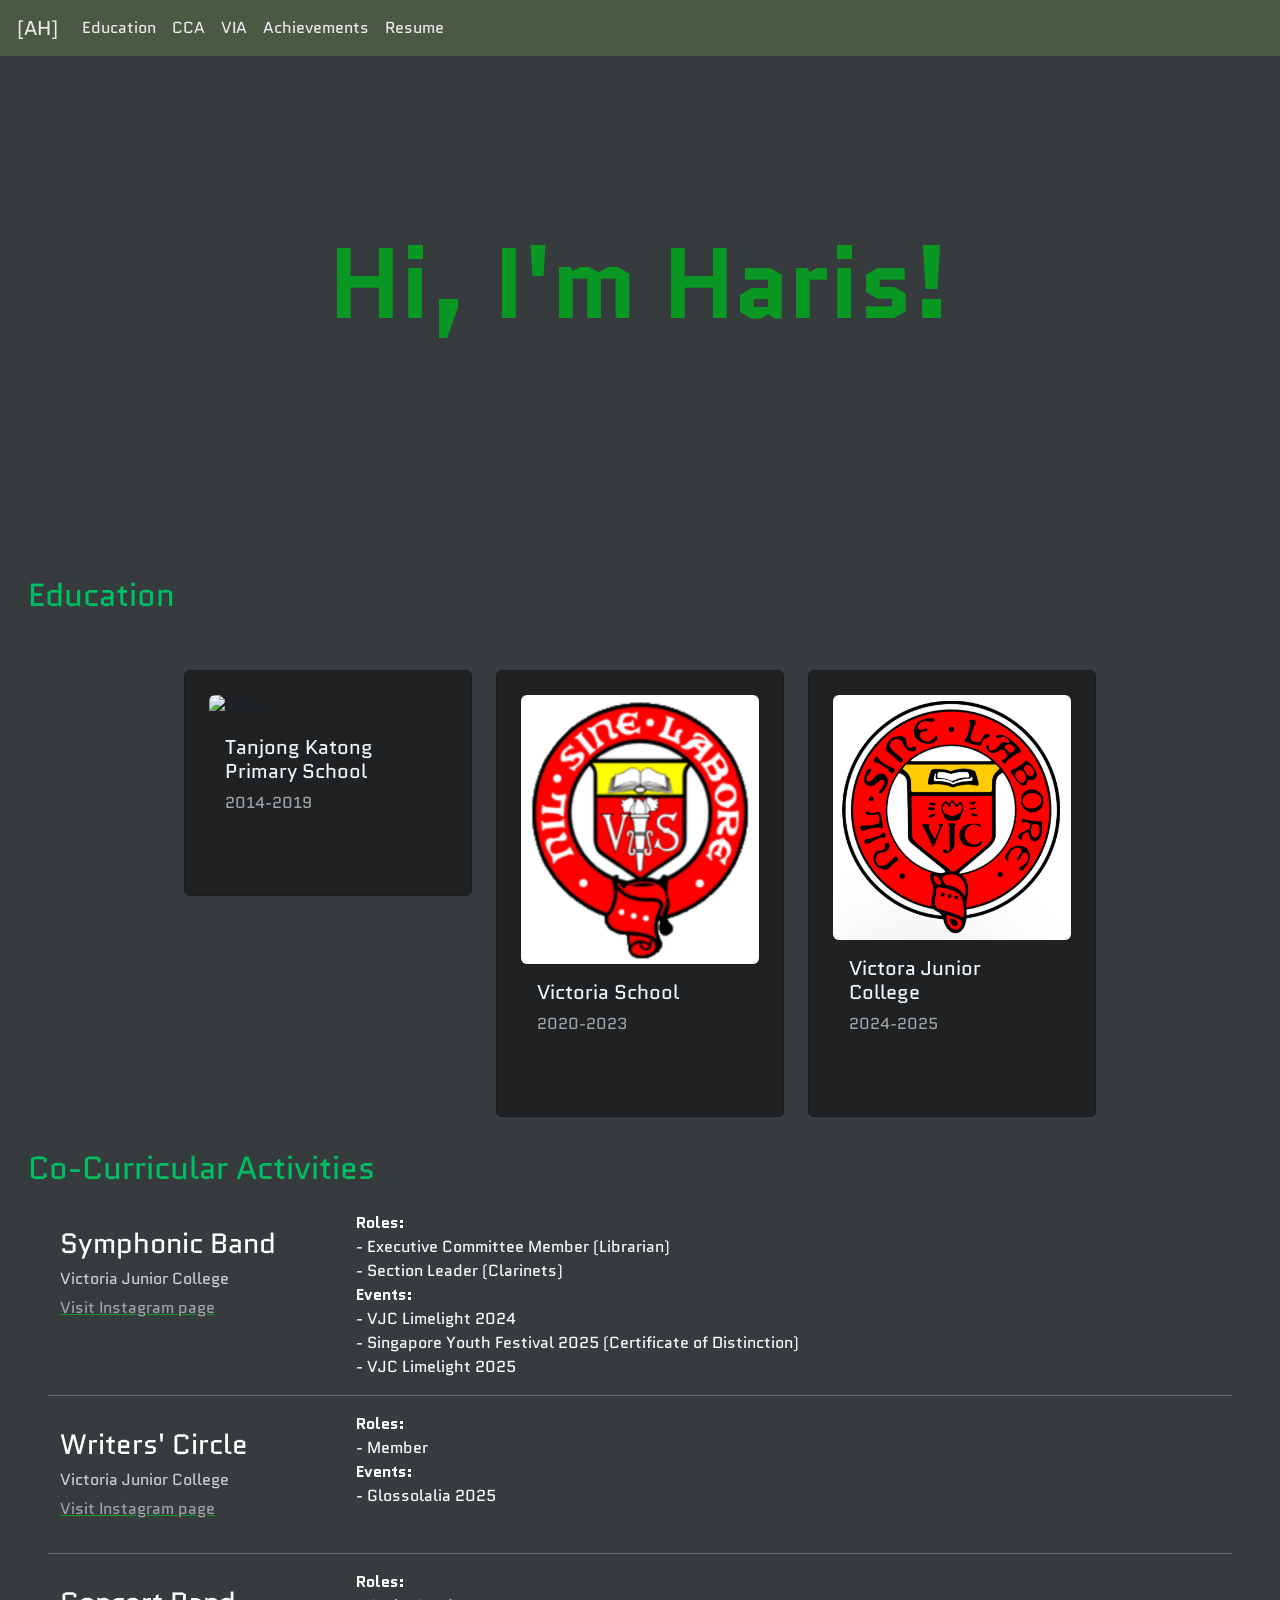
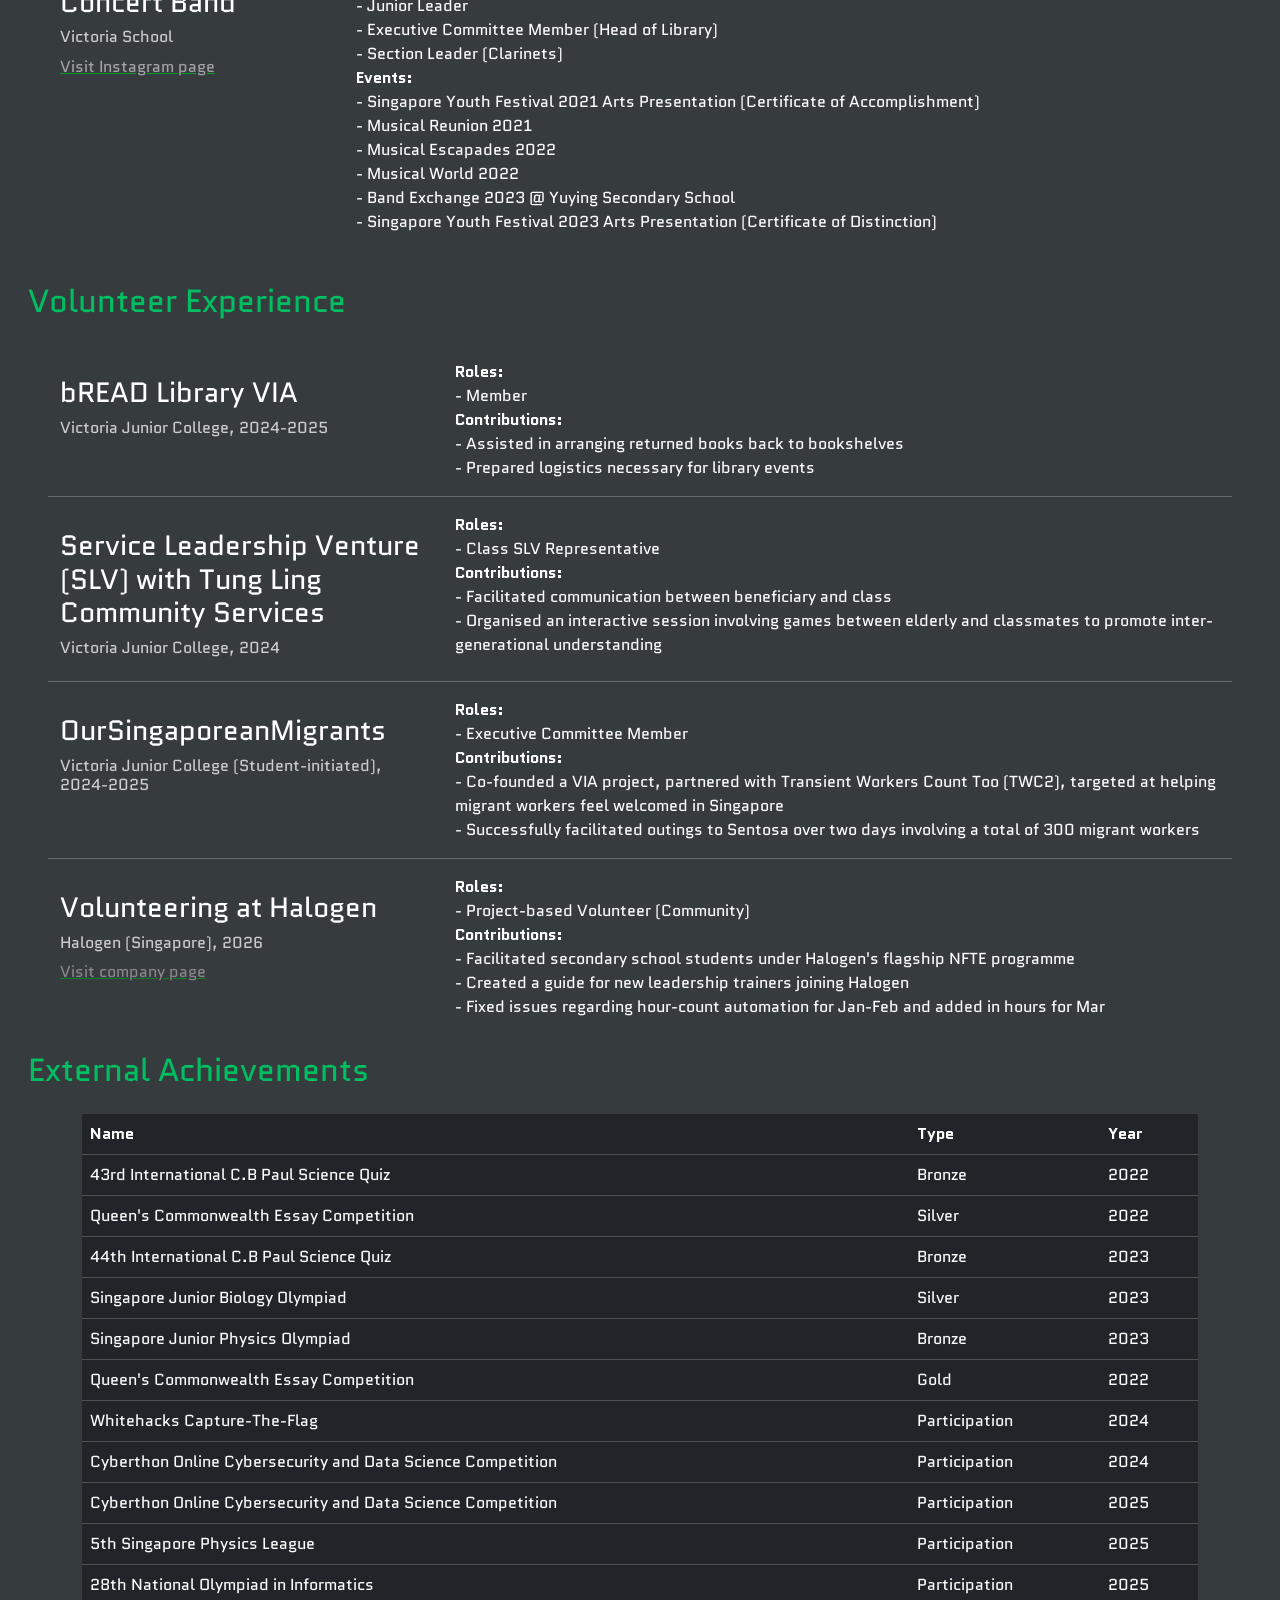
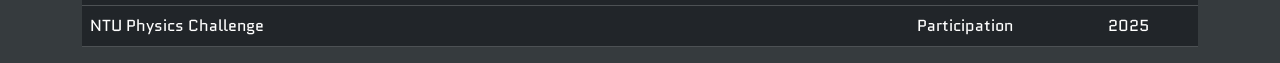
==== commit f066f1f1: "content update #5 (first release)" ====
--- a/index.html
+++ b/index.html
@@ -17,7 +17,7 @@
         <link rel="preconnect" href="https://fonts.gstatic.com" crossorigin>
         <link href="https://fonts.googleapis.com/css2?family=Quantico:ital,wght@0,400;0,700;1,400;1,700&family=Zen+Dots&display=swap" rel="stylesheet">
 
-        <title>Haris' Web</title>
+        <title>Haris' Webfolio</title>
     </head>
     <body>
 
@@ -27,7 +27,7 @@
 
         <nav class="navbar navbar-expand-sm fixed-top">
             <div class="container-fluid pt-5">
-            <marquee scrollamount="12" style="color:white; font-size: large;">𓆞</marquee>
+            <marquee scrollamount="10" style="color:white; font-size: large;">𓆞</marquee>
             </div>
         </nav>
 
@@ -71,21 +71,20 @@
         </nav>
         
         
-        <div>
-            <div class="container-fluid" id="header">
-                <div class="d-flex h-20 w-20 justify-content-center rounded" style="background-color: rgb(255, 255, 255);opacity: 80%;">
-                    <h1 class="h1 zen-dots-regular opacity-100"><strong>Hi, I'm Haris &#x1F525</strong></h1>
-                </div>
-            </div>
-
-            
-
-            <div class="container-fluid mx-3 pt-3 sectionheader" id="intro">
+        <div class="container justify-content-center header">
+                <!-- <div class="d-flex h-20 w-20 justify-content-center rounded" style="background-color: rgb(255, 255, 255);opacity: 80%;"> -->
+                    <h1 class="zen-dots-regular land" ><strong>Hi, I'm Haris!</strong></h1>
+                <!-- </div> -->
+        </div>
+
+        <div>            
+
+            <!-- <div class="container-fluid mx-3 pt-3 sectionheader" id="intro">
                 <h2>Personal Statement</h2>
                 <div class="container ms-3">
-                    <p>Personal statement here</p>
-                </div>
-            </div>
+                    <p></p>
+                </div>
+            </div> -->
         </div>
 
         <!-- <div class="container mx-3 pt-3" id="activities">
@@ -209,7 +208,7 @@
 
             <div class="col-md-4 my-3">
                 <h3>bREAD Library VIA</h2>
-                <h6 class="opacity-75">Victoria Junior College</h6>
+                <h6 class="opacity-75">Victoria Junior College, 2024-2025</h6>
             </div>
             <div class="col-md-8">
                 <ul class="list-inline">
@@ -223,7 +222,7 @@
             <hr>
             <div class="col-md-4 my-3">
                 <h3>Service Leadership Venture (SLV) with Tung Ling Community Services</h2>
-                <h6 class="opacity-75">Victoria Junior College</h6>
+                <h6 class="opacity-75">Victoria Junior College, 2024</h6>
             </div>
             <div class="col-md-8">
                 <ul class="list-inline">
@@ -237,7 +236,7 @@
             <hr>
             <div class="col-md-4 my-3">
                 <h3>OurSingaporeanMigrants</h2>
-                <h6 class="opacity-75">Victoria Junior College (Student-initiated)</h6>
+                <h6 class="opacity-75">Victoria Junior College (Student-initiated), 2024-2025</h6>
             </div>
             <div class="col-md-8">
                 <ul class="list-inline">
@@ -249,6 +248,24 @@
                         
                 </ul>
             </div>
+            <hr>
+            <div class="col-md-4 my-3">
+                <h3>Volunteering at Halogen</h2>
+                <h6 class="opacity-75">Halogen (Singapore), 2026</h6>
+                <a href="www.halogen.sg"><p>Visit company page</p></a>
+
+            </div>
+            <div class="col-md-8">
+                <ul class="list-inline">
+                    <li class="fw-bold">Roles:</li>
+                        <li>- Project-based Volunteer (Community)</li>
+                    <li class="fw-bold">Contributions: </li>
+                        <li>- Facilitated secondary school students under Halogen's flagship NFTE programme</li>
+                        <li>- Created a guide for new leadership trainers joining Halogen</li>
+                        <li>- Fixed issues regarding hour-count automation for Jan-Feb and added in hours for Mar</li>
+                        
+                </ul>
+            </div>
 
         </div>
         
@@ -264,7 +281,7 @@
                     <th>Name</th>
                     <th>Type</th>
                     <th>Year</th>
-                    <th>Certificate (if available)</th>
+                    <!-- <th>Certificate (if available)</th> -->
                 </tr>
             </thead>
             <tbody>
@@ -272,73 +289,73 @@
                     <td>43rd International C.B Paul Science Quiz</td>
                     <td>Bronze</td>
                     <td>2022</td>
-                    <td></td>
+                    <!-- <td></td> -->
                 </tr>
                 <tr>
                     <td>Queen's Commonwealth Essay Competition</td>
                     <td>Silver</td>
                     <td>2022</td>
-                    <td></td>
+                    <!-- <td></td> -->
                 </tr>
                 <tr>
                     <td>44th International C.B Paul Science Quiz</td>
                     <td>Bronze</td>
                     <td>2023</td>
-                    <td></td>
+                    <!-- <td></td> -->
                 </tr>
                 <tr>
                     <td>Singapore Junior Biology Olympiad</td>
                     <td>Silver</td>
                     <td>2023</td>
-                    <td></td>
+                    <!-- <td></td> -->
                 </tr>
                 <tr>
                     <td>Singapore Junior Physics Olympiad</td>
                     <td>Bronze</td>
                     <td>2023</td>
-                    <td></td>
+                    <!-- <td></td> -->
                 </tr>
                 <tr>
                     <td>Queen's Commonwealth Essay Competition</td>
                     <td>Gold</td>
                     <td>2022</td>
-                    <td></td>
+                    <!-- <td></td> -->
                 </tr>
                 <tr>
                     <td>Whitehacks Capture-The-Flag</td>
                     <td>Participation</td>
                     <td>2024</td>
-                    <td></td>
+                    <!-- <td></td> -->
                 </tr>
                 <tr>
                     <td>Cyberthon Online Cybersecurity and Data Science Competition</td>
                     <td>Participation</td>
                     <td>2024</td>
-                    <td></td>
+                    <!-- <td></td> -->
                 </tr>
                 <tr>
                     <td>Cyberthon Online Cybersecurity and Data Science Competition</td>
                     <td>Participation</td>
                     <td>2025</td>
-                    <td></td>
+                    <!-- <td></td> -->
                 </tr>
                 <tr>
                     <td>5th Singapore Physics League</td>
                     <td>Participation</td>
                     <td>2025</td>
-                    <td></td>
+                    <!-- <td></td> -->
                 </tr>
                 <tr>
                     <td>28th National Olympiad in Informatics</td>
                     <td>Participation</td>
                     <td>2025</td>
-                    <td></td>
+                    <!-- <td></td> -->
                 </tr>
                 <tr>
                     <td>NTU Physics Challenge</td>
                     <td>Participation</td>
                     <td>2025</td>
-                    <td></td>
+                    <!-- <td></td> -->
                 </tr>
             </tbody>
         </table>
@@ -347,70 +364,7 @@
 <!-- Footer -->
 <footer class="text-center text-lg-start text-muted" style="background-color: rgb(40, 43, 43);">
 
-    <!-- Section: Links  -->
-    <section class="container-fluid">
-        <div class="text-center text-md-start mt-5">
-        <!-- Grid row -->
-        <div class="row mt-3">
-        <!-- Grid column -->
-        <div class="col-md-3 col-lg-4 col-xl-3 mx-auto mb-4 pt-3">
-                <!-- Content -->
-                <h6 class="text-uppercase fw-bold mb-4" style="color: #a0a4a7">
-                    Company name
-                </h6>
-          <p>
-            Here you can use rows and columns to organize your footer content. Lorem ipsum
-            dolor sit amet, consectetur adipisicing elit.
-          </p>
-        </div>
-        <!-- Grid column -->
-
-        <!-- Grid column -->
-        <div class="col-md-2 col-lg-2 col-xl-2 mx-auto mb-4">
-          <!-- Links -->
-          <!-- <h6 class="text-uppercase fw-bold mb-4">
-            Products
-          </h6> -->
-          <p>
-            <a href="#!" class="text-reset">Angular</a>
-          </p>
-          <p>
-            <a href="#!" class="text-reset">React</a>
-          </p>
-          <p>
-            <a href="#!" class="text-reset">Vue</a>
-          </p>
-          <p>
-            <a href="#!" class="text-reset">Laravel</a>
-          </p>
-        </div>
-        <!-- Grid column -->
-
-        <!-- Grid column -->
-        <div class="col-md-4 col-lg-3 col-xl-3 mx-auto mb-md-0 mb-4">
-          <!-- Links -->
-          <!-- <h6 class="text-uppercase fw-bold mb-4">Contact</h6> -->
-          <p><i class="fas fa-home me-3"></i> ahmadharis.ismail@gmail.com</p>
-          <p>
-            <i class="fas fa-envelope me-3"></i>
-            info@example.com
-          </p>
-          <p><i class="fas fa-phone me-3"></i> + 01 234 567 88</p>
-          <p><i class="fas fa-print me-3"></i> + 01 234 567 89</p>
-        </div>
-        <!-- Grid column -->
-      </div>
-      <!-- Grid row -->
-    </div>
-  </section>
-  <!-- Section: Links  -->
-
-  <!-- Copyright -->
-  <!-- <div class="text-center p-4" style="background-color: rgb(40, 43, 43); color:#a0a4a7">
-    © 2021 Copyright:
-    <a class="text-reset fw-bold" href="https://mdbootstrap.com/">MDBootstrap.com</a>
-  </div> -->
-  <!-- Copyright -->
+    
 </footer>
 <!-- Footer -->
         
--- a/styles.css
+++ b/styles.css
@@ -3,31 +3,46 @@
 }
 
 #header {
-    padding-top: 20rem;
+    /* padding-top: 20rem;
     padding-bottom: 20rem;
     padding-left: 32rem;
-    padding-right: 32rem;
+    padding-right: 32rem; */
     font-size:large;
     background-image: url("static/header3.jpg");
     background-size: cover;
-    height:auto;
+    height: 100%;
     max-width: 100%;
     width: 100%;
+}
+
+.header {
+    padding-top: 14rem;
+    padding-bottom: 12rem;
+}
+
+.land {
+    text-align: center;
+    font-size: 100px;
+    color: #099823;
 }
 
 p, .cca {
     color: #a0a4a7;
 }
 
+.via p {
+    opacity: 75%;
+}
+
 .cca a {color:#099823}
-.cca a:link {color:#099823;}
-.cca a:hover {color:#046416;}
+.cca a:link, .via a:link {color:#099823;}
+.cca a:hover, .via a:hover {color:#046416;}
 
 .cca, .via {
     color:white;
 }
 
-.zen-dots-regular, p, h1, h2, table, nav, .card-body, h3, h4, h5, h6, .cca {
+.zen-dots-regular, p, h1, h2, table, nav, .card-body, h3, h4, h5, h6, .cca, .via {
   font-family: "Quantico", sans-serif;
   font-weight: 400;
   font-style: normal;
